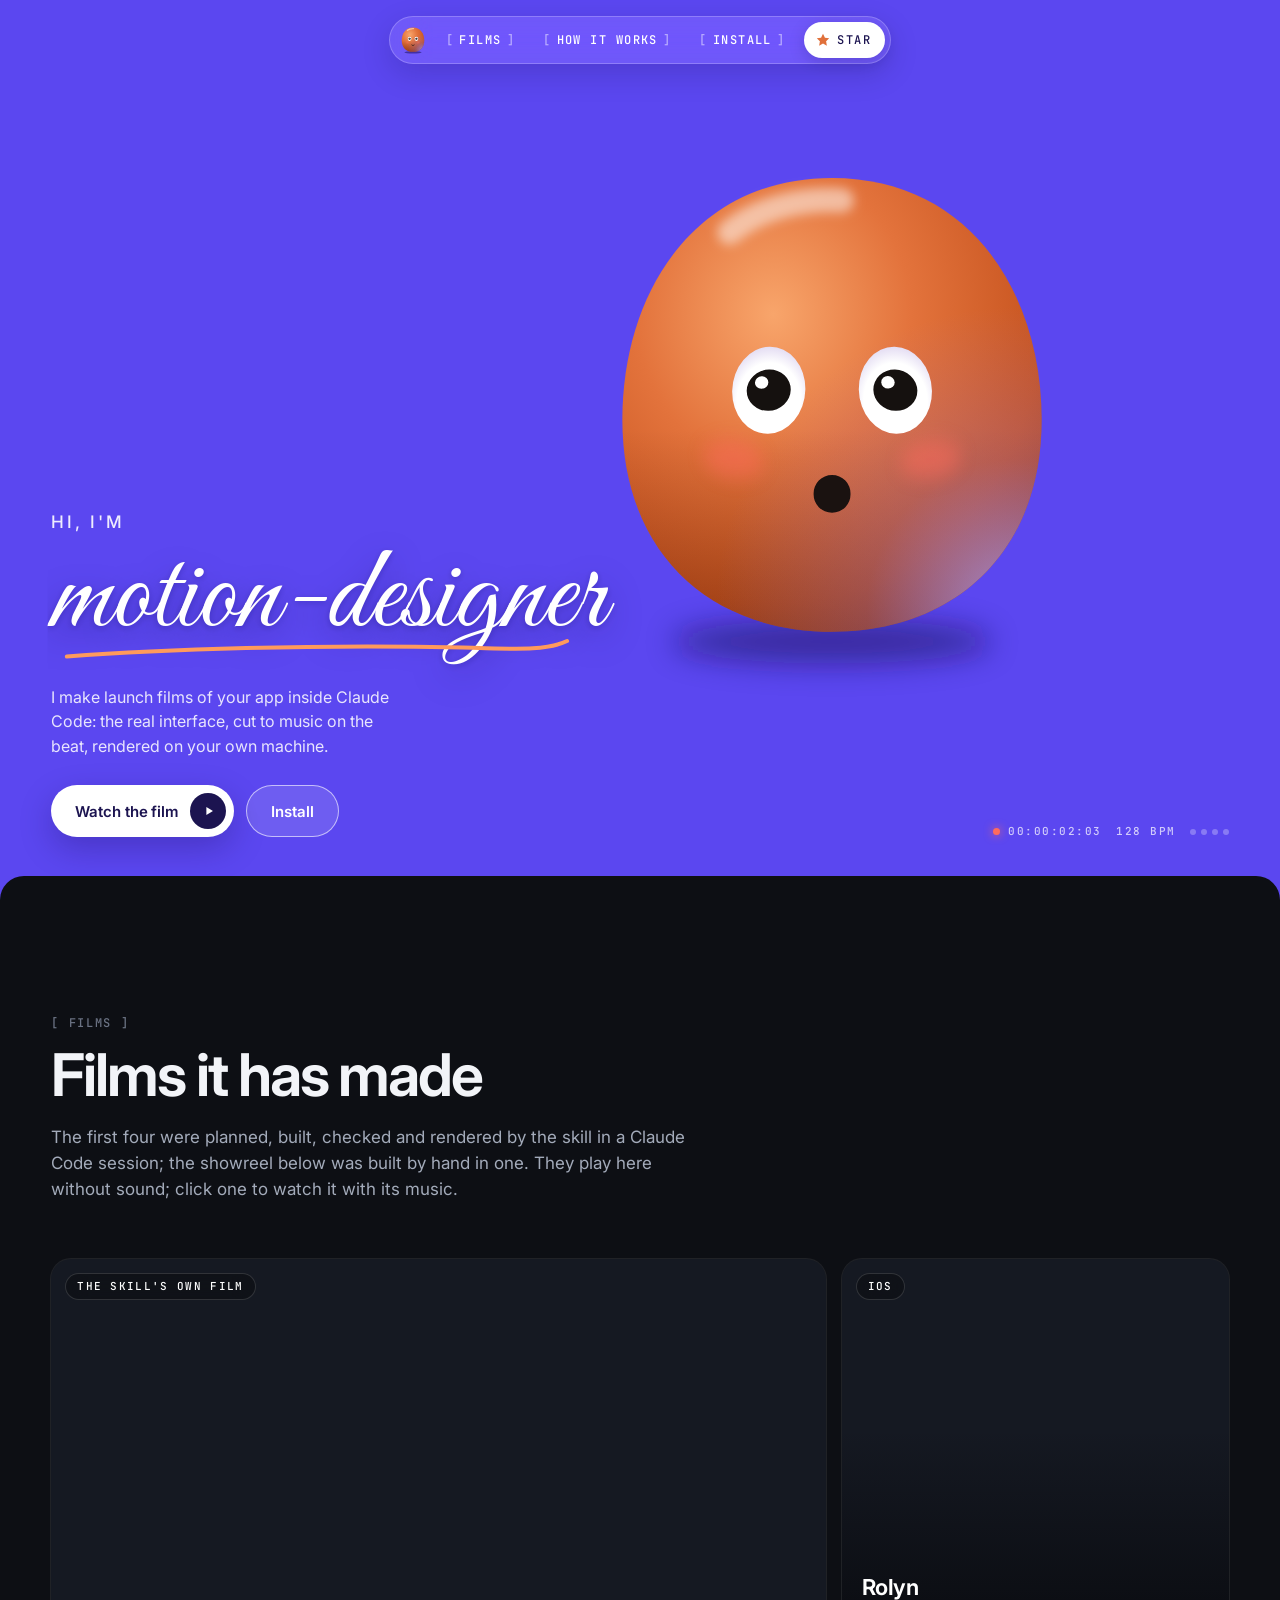
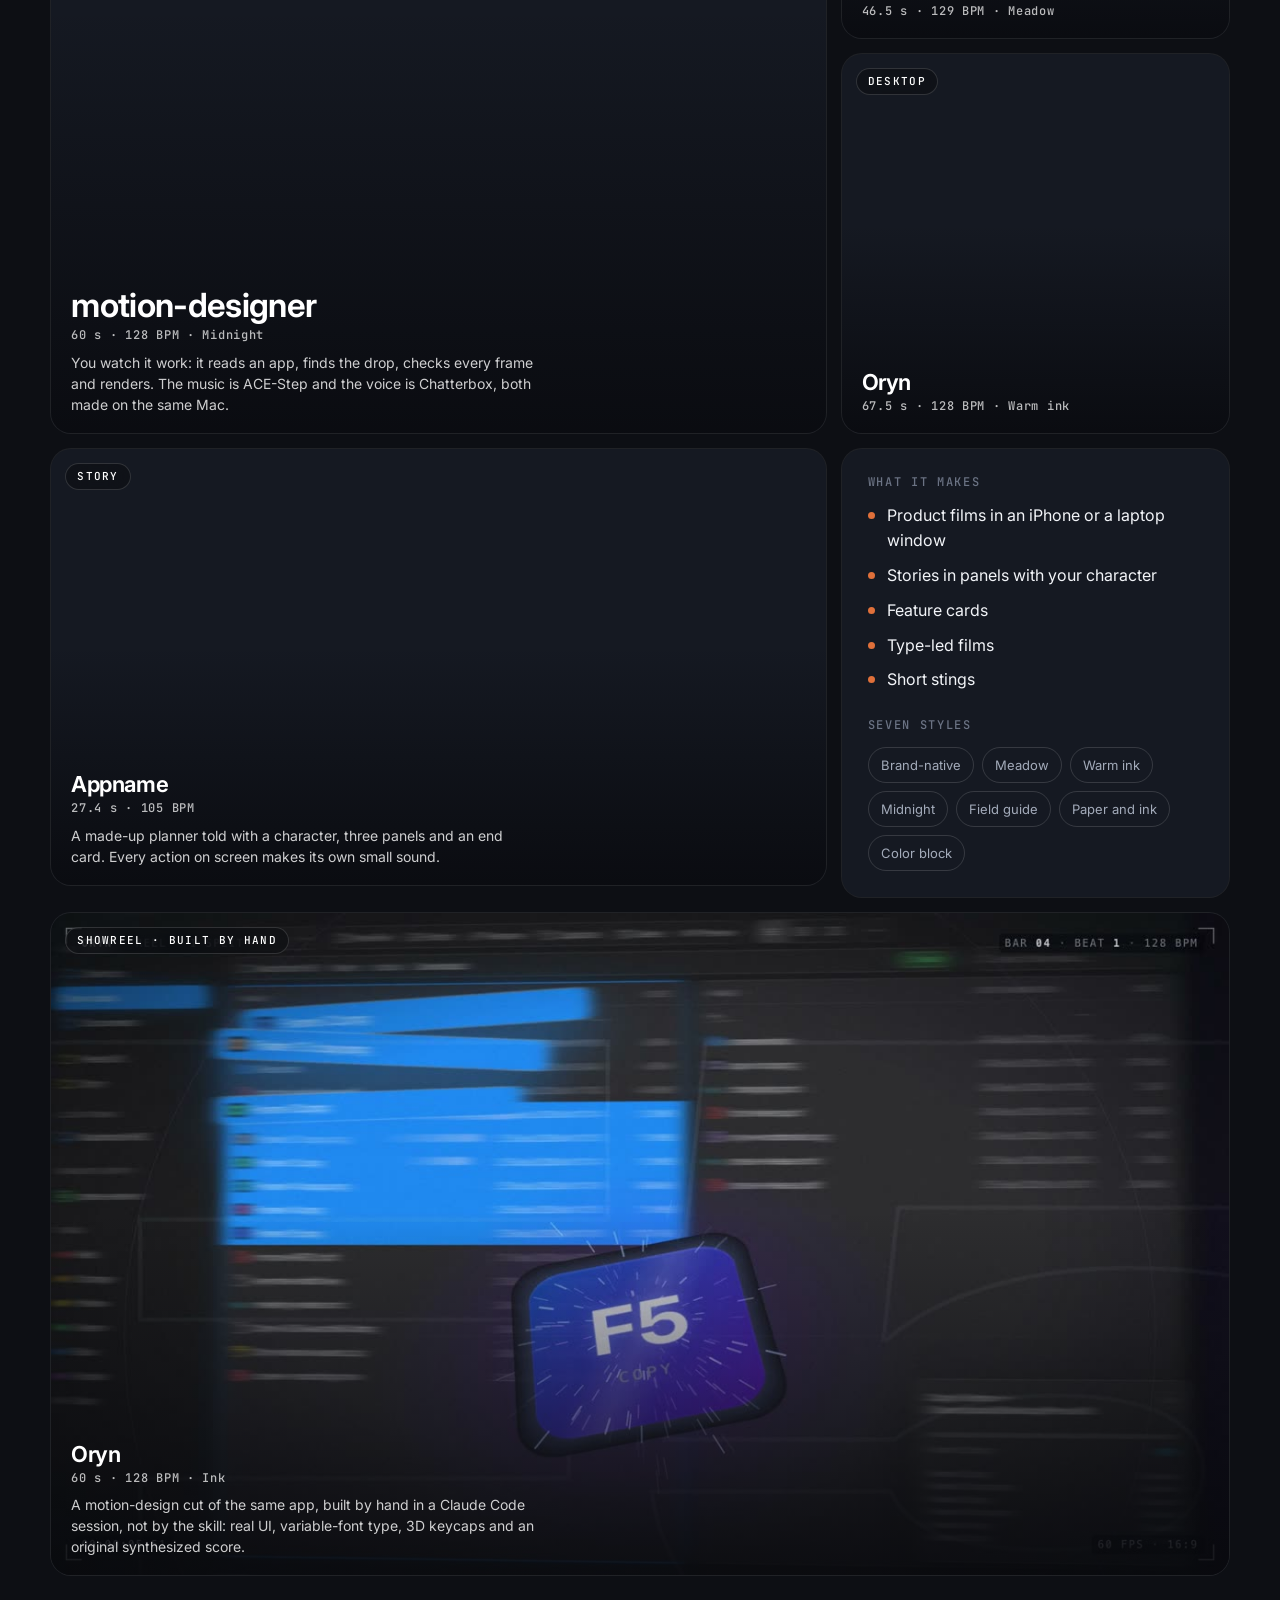
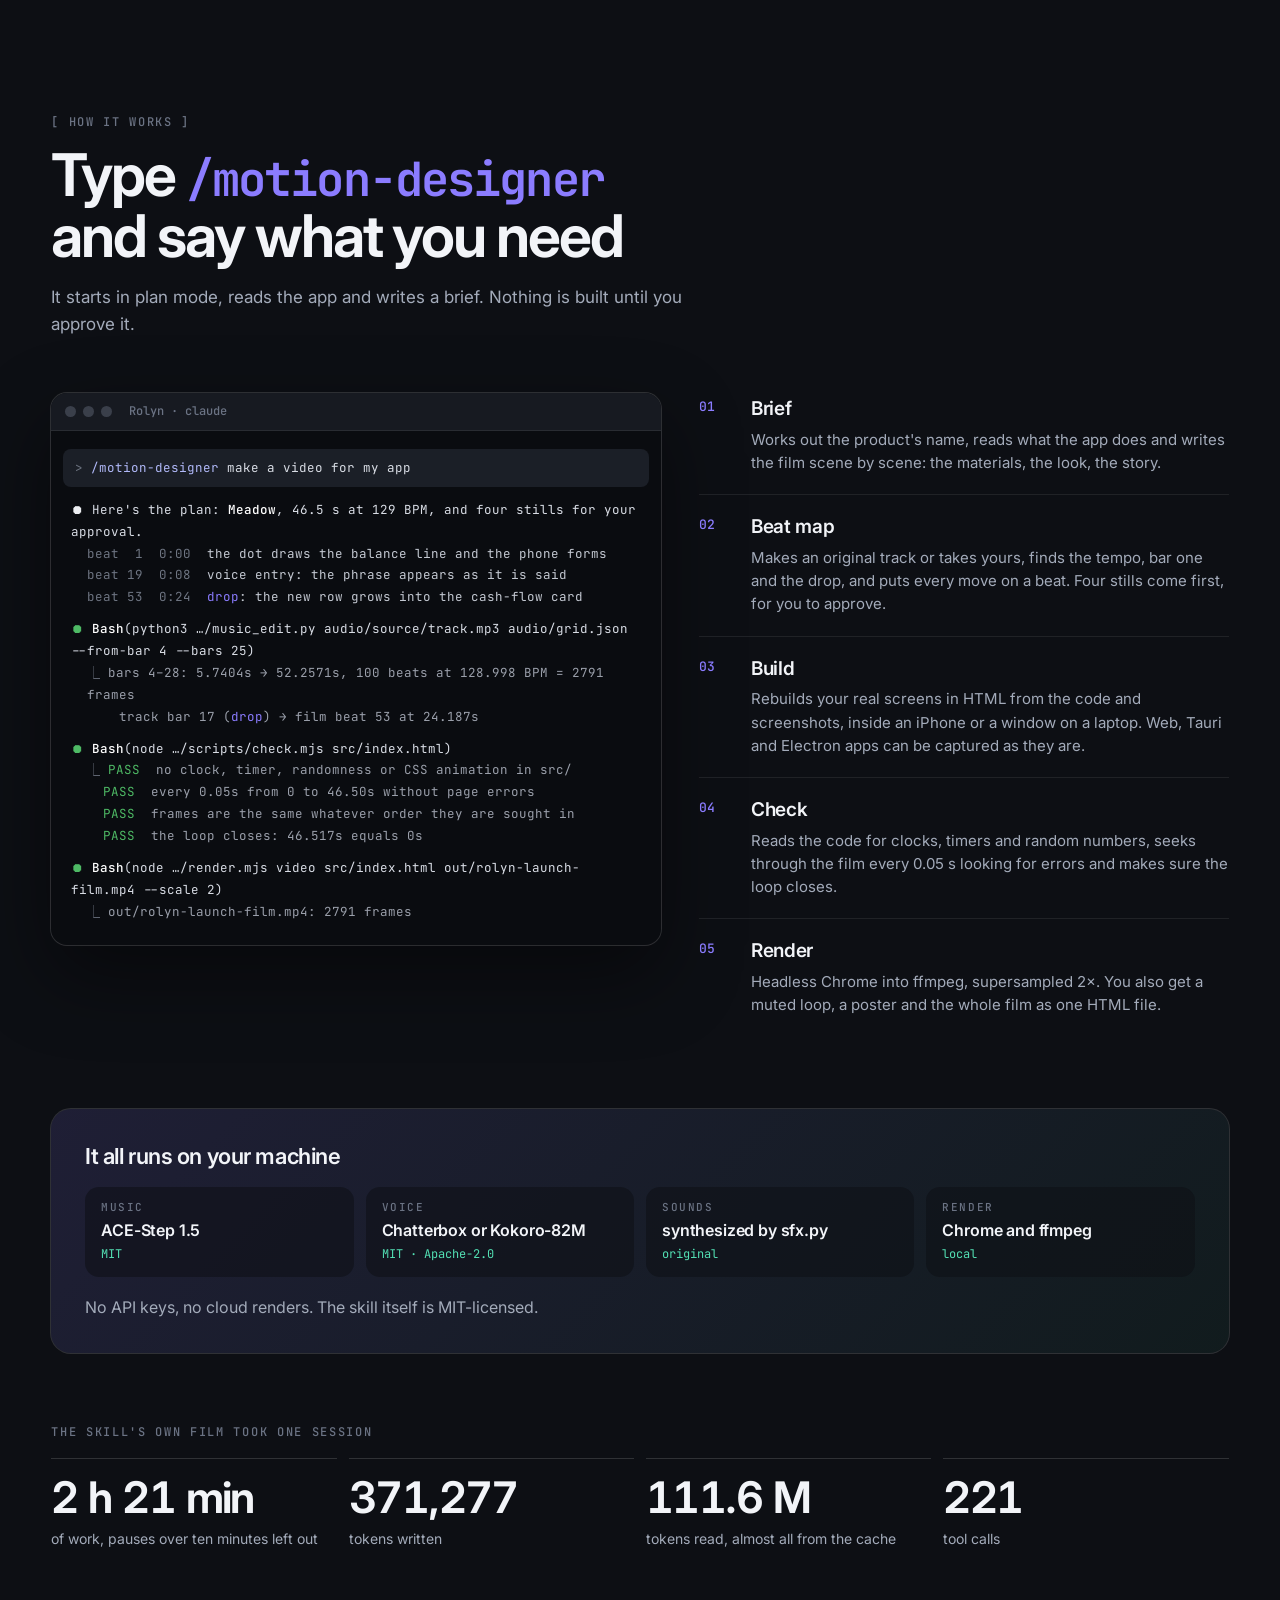
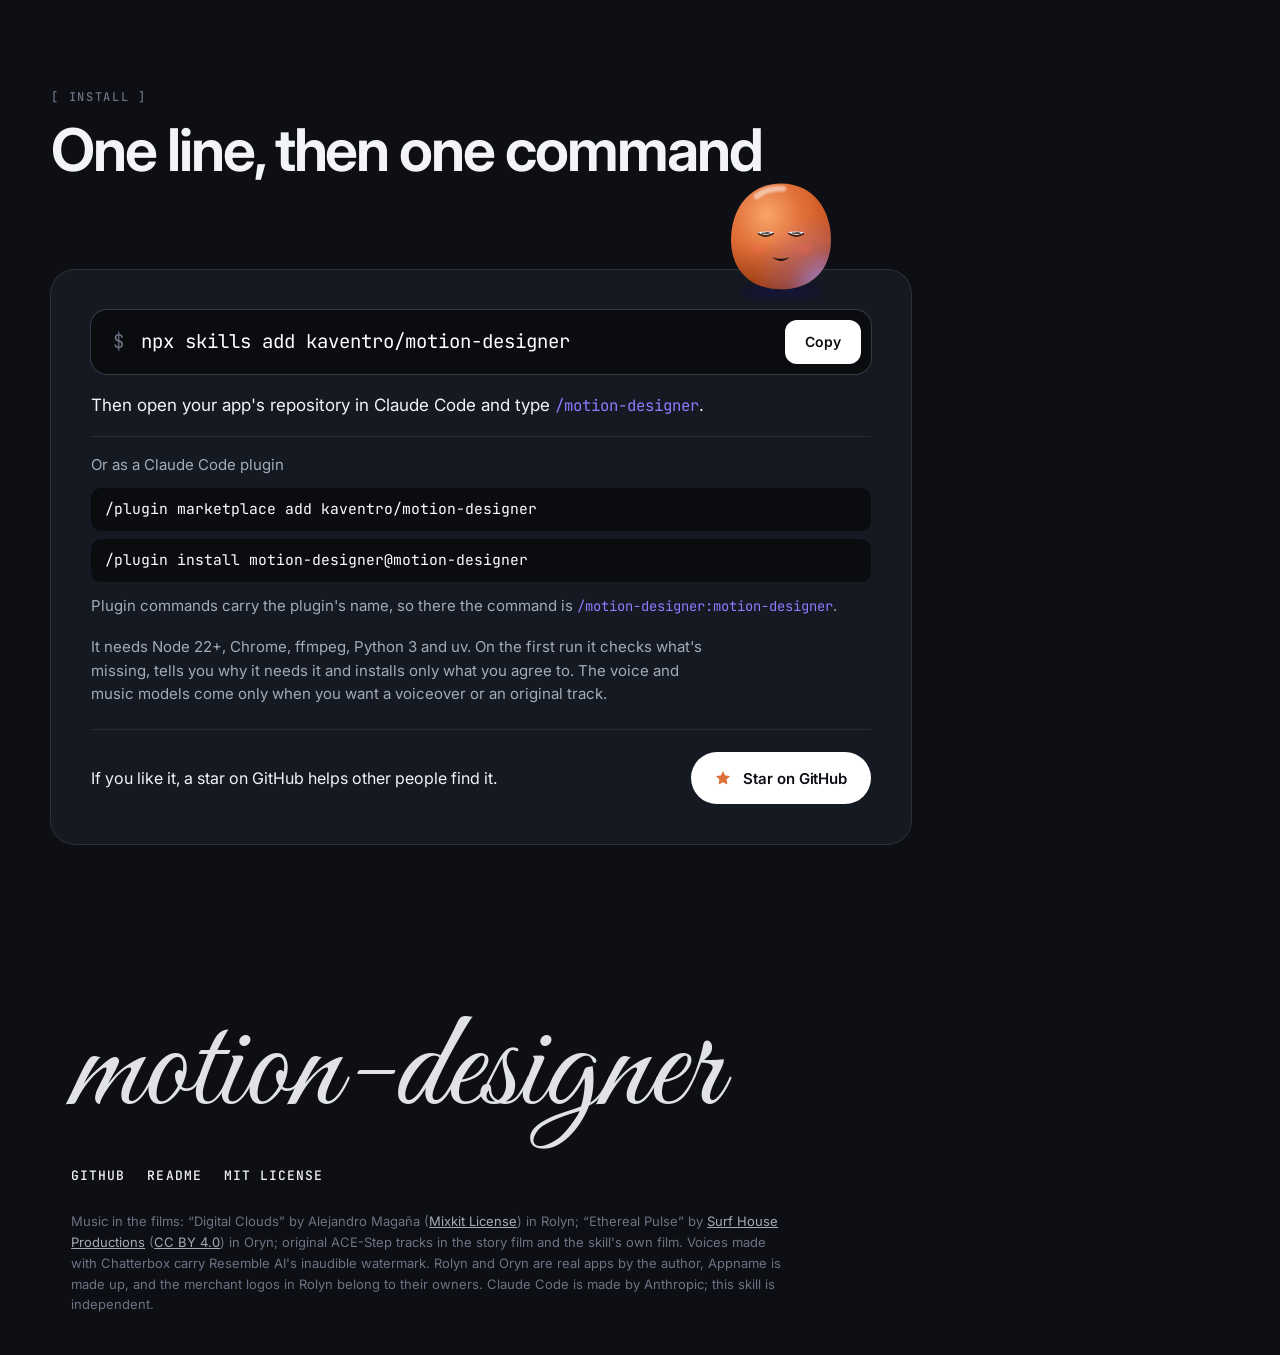
==== site/index.html @ 007ef4ea "Add the Oryn showreel to the site A 60 s cut of Oryn built by hand in a Claude Code session, not by " ====
<!doctype html>
<html lang="en">
<head>
<meta charset="utf-8">
<meta name="viewport" content="width=device-width, initial-scale=1, viewport-fit=cover">
<title>motion-designer · launch films for your app, made in Claude Code</title>
<meta name="description" content="A Claude Code skill that makes launch films of your app: the real interface, cut to music on the beat, checked frame by frame and rendered on your own machine.">
<link rel="canonical" href="https://designer.ostinos.com/">
<meta property="og:type" content="website">
<meta property="og:url" content="https://designer.ostinos.com/">
<meta property="og:title" content="motion-designer">
<meta property="og:description" content="Launch films for your app, made in Claude Code.">
<meta property="og:image" content="https://designer.ostinos.com/docs/launch-film/poster.jpg">
<meta name="twitter:card" content="summary_large_image">
<meta name="theme-color" content="#5B47F0">
<link rel="icon" href="data:image/svg+xml,%3Csvg xmlns='http://www.w3.org/2000/svg' viewBox='0 0 200 210'%3E%3Cpath d='M100 18C156 18 186 64 186 116C186 170 150 202 100 202C50 202 14 170 14 116C14 64 44 18 100 18Z' fill='%23E0703A'/%3E%3Cellipse cx='74' cy='104' rx='17' ry='21' fill='%23fff'/%3E%3Cellipse cx='126' cy='104' rx='17' ry='21' fill='%23fff'/%3E%3Ccircle cx='76' cy='108' r='9' fill='%2317150F'/%3E%3Ccircle cx='128' cy='108' r='9' fill='%2317150F'/%3E%3C/svg%3E">
<link rel="preconnect" href="https://fonts.googleapis.com">
<link rel="preconnect" href="https://fonts.gstatic.com" crossorigin>
<link rel="stylesheet" href="https://fonts.googleapis.com/css2?family=Great+Vibes&family=Inter:wght@400;500;600;700&family=JetBrains+Mono:wght@400;500&display=swap">
<link rel="stylesheet" href="site.css">
<script defer src="site.js"></script>
</head>
<body>

<nav class="nav" aria-label="Sections">
  <a class="nav-logo" href="#top" aria-label="motion-designer, back to the top"><span class="pebble-host" data-pebble="logo"></span></a>
  <a href="#films" data-magnetic><span class="br">[</span>Films<span class="br">]</span></a>
  <a href="#how" data-magnetic><span class="br">[</span>How it works<span class="br">]</span></a>
  <a href="#install" data-magnetic><span class="br">[</span>Install<span class="br">]</span></a>
  <a class="nav-star" href="https://github.com/kaventro/motion-designer" target="_blank" rel="noopener" data-magnetic aria-label="Star motion-designer on GitHub"><svg class="star-ico" viewBox="0 0 16 16" aria-hidden="true"><path d="M8 .9l2.2 4.5 4.9.7-3.55 3.46.84 4.9L8 12.13l-4.39 2.33.84-4.9L.9 6.1l4.9-.7z"/></svg><span class="star-word">Star</span><span class="star-count" data-stars hidden></span></a>
</nav>

<header class="hero" id="top">
  <div class="hero-pebble pebble-host" data-pebble="hero" data-cursor="Poke" role="img" aria-label="An orange pebble with a face that watches your cursor"></div>

  <div class="intro">
    <p class="hi"><span>Hi, I'm</span></p>
    <h1 class="name">
      <span class="name-text">motion-designer</span>
      <svg class="swash" viewBox="0 0 600 44" preserveAspectRatio="none" aria-hidden="true"><path d="M8 30 C 120 21, 300 15, 470 19 C 525 20, 566 24, 592 11"/></svg>
    </h1>
    <p class="bio">I make launch films of your app inside Claude Code: the real interface, cut to music on the beat, rendered on your own machine.</p>
    <div class="cta">
      <button class="btn btn-solid" type="button" data-magnetic data-film="launch"><span>Watch the film</span><span class="btn-ico" aria-hidden="true"><svg viewBox="0 0 16 16"><path d="M5 3.5v9l7.5-4.5z"/></svg></span></button>
      <a class="btn btn-glass" href="#install" data-magnetic><span>Install</span></a>
    </div>
  </div>

  <div class="slate" aria-hidden="true">
    <span class="rec"></span><span class="tc" data-tc>00:00:00:00</span>
    <span class="bpm">128 BPM</span>
    <span class="beats"><i></i><i></i><i></i><i></i></span>
  </div>
</header>

<main class="page">

  <section class="films" id="films" aria-labelledby="films-title">
    <div class="head">
      <p class="label">[ Films ]</p>
      <h2 id="films-title">Films it has made</h2>
      <p class="lede">The first four were planned, built, checked and rendered by the skill in a Claude Code session; the showreel below was built by hand in one. They play here without sound; click one to watch it with its music.</p>
    </div>

    <div class="grid">
      <a class="film film-launch" href="../docs/launch-film/preview.mp4" data-film="launch" data-cursor="Play">
        <video src="../docs/launch-film/preview.mp4" poster="../docs/launch-film/poster.jpg" muted loop playsinline preload="metadata"></video>
        <span class="tag">The skill's own film</span>
        <span class="film-info">
          <strong>motion-designer</strong>
          <span class="meta">60 s · 128 BPM · Midnight</span>
          <span class="desc">You watch it work: it reads an app, finds the drop, checks every frame and renders. The music is ACE-Step and the voice is Chatterbox, both made on the same Mac.</span>
        </span>
      </a>
      <div class="stack">
      <a class="film film-rolyn" href="../examples/rolyn/preview.mp4" data-film="rolyn" data-cursor="Play">
        <video src="../examples/rolyn/preview.mp4#t=24.2" poster="../examples/rolyn/poster.jpg" muted loop playsinline preload="metadata"></video>
        <span class="tag">iOS</span>
        <span class="film-info">
          <strong>Rolyn</strong>
          <span class="meta">46.5 s · 129 BPM · Meadow</span>
          <span class="desc">A finance app rebuilt from its SwiftUI code, inside an iPhone the whole time.</span>
        </span>
      </a>
      <a class="film film-oryn" href="../examples/oryn/preview.mp4" data-film="oryn" data-cursor="Play">
        <video src="../examples/oryn/preview.mp4#t=15" poster="../examples/oryn/poster.jpg" muted loop playsinline preload="metadata"></video>
        <span class="tag">Desktop</span>
        <span class="film-info">
          <strong>Oryn</strong>
          <span class="meta">67.5 s · 128 BPM · Warm ink</span>
          <span class="desc">A file manager's real Tauri frontend, captured as it is. The film only moves the camera and the pointer.</span>
        </span>
      </a>
      </div>
      <a class="film film-story" href="../examples/story/preview.mp4" data-film="story" data-cursor="Play">
        <video src="../examples/story/preview.mp4" poster="../examples/story/poster.jpg" muted loop playsinline preload="metadata"></video>
        <span class="tag">Story</span>
        <span class="film-info">
          <strong>Appname</strong>
          <span class="meta">27.4 s · 105 BPM</span>
          <span class="desc">A made-up planner told with a character, three panels and an end card. Every action on screen makes its own small sound.</span>
        </span>
      </a>
      <div class="kinds">
        <p class="label">What it makes</p>
        <ul class="kind-list">
          <li>Product films in an iPhone or a laptop window</li>
          <li>Stories in panels with your character</li>
          <li>Feature cards</li>
          <li>Type-led films</li>
          <li>Short stings</li>
        </ul>
        <p class="label">Seven styles</p>
        <ul class="chips">
          <li>Brand-native</li><li>Meadow</li><li>Warm ink</li><li>Midnight</li><li>Field guide</li><li>Paper and ink</li><li>Color block</li>
        </ul>
      </div>
      <a class="film film-reel" href="../examples/oryn-reel/preview.mp4" data-film="reel" data-cursor="Play">
        <video src="../examples/oryn-reel/preview.mp4#t=5.5" poster="../examples/oryn-reel/poster.jpg" muted loop playsinline preload="metadata"></video>
        <span class="tag">Showreel · built by hand</span>
        <span class="film-info">
          <strong>Oryn</strong>
          <span class="meta">60 s · 128 BPM · Ink</span>
          <span class="desc">A motion-design cut of the same app, built by hand in a Claude Code session, not by the skill: real UI, variable-font type, 3D keycaps and an original synthesized score.</span>
        </span>
      </a>
    </div>
  </section>

  <section class="how" id="how" aria-labelledby="how-title">
    <div class="head">
      <p class="label">[ How it works ]</p>
      <h2 id="how-title">Type <code>/motion-designer</code> and say what you need</h2>
      <p class="lede">It starts in plan mode, reads the app and writes a brief. Nothing is built until you approve it.</p>
    </div>

    <div class="how-grid">
      <figure class="term" aria-label="A real run of the skill on Rolyn, shortened">
        <div class="term-bar"><i></i><i></i><i></i><span>Rolyn · claude</span></div>
        <div class="term-body">
          <p class="u"><span class="dim">&gt;</span> <span class="cmd">/motion-designer</span> make a video for my app</p>
          <p><span class="dot">⏺</span> Here's the plan: <b>Meadow</b>, 46.5 s at 129 BPM, and four stills for your approval.</p>
          <p class="sub"><span class="dim">beat  1  0:00</span>  the dot draws the balance line and the phone forms</p>
          <p class="sub"><span class="dim">beat 19  0:08</span>  voice entry: the phrase appears as it is said</p>
          <p class="sub"><span class="dim">beat 53  0:24</span>  <span class="acc">drop</span>: the new row grows into the cash-flow card</p>
          <p><span class="dot g">⏺</span> <b>Bash</b>(python3 …/music_edit.py audio/source/track.mp3 audio/grid.json --from-bar 4 --bars 25)</p>
          <p class="out">bars 4–28: 5.7404s → 52.2571s, 100 beats at 128.998 BPM = 2791 frames</p>
          <p class="out">  track bar 17 (<span class="acc">drop</span>) → film beat 53 at 24.187s</p>
          <p><span class="dot g">⏺</span> <b>Bash</b>(node …/scripts/check.mjs src/index.html)</p>
          <p class="out"><span class="ok">PASS</span>  no clock, timer, randomness or CSS animation in src/</p>
          <p class="out"><span class="ok">PASS</span>  every 0.05s from 0 to 46.50s without page errors</p>
          <p class="out"><span class="ok">PASS</span>  frames are the same whatever order they are sought in</p>
          <p class="out"><span class="ok">PASS</span>  the loop closes: 46.517s equals 0s</p>
          <p><span class="dot g">⏺</span> <b>Bash</b>(node …/render.mjs video src/index.html out/rolyn-launch-film.mp4 --scale 2)</p>
          <p class="out">out/rolyn-launch-film.mp4: 2791 frames</p>
        </div>
      </figure>

      <ol class="steps">
        <li><span class="n">01</span><div><h3>Brief</h3><p>Works out the product's name, reads what the app does and writes the film scene by scene: the materials, the look, the story.</p></div></li>
        <li><span class="n">02</span><div><h3>Beat map</h3><p>Makes an original track or takes yours, finds the tempo, bar one and the drop, and puts every move on a beat. Four stills come first, for you to approve.</p></div></li>
        <li><span class="n">03</span><div><h3>Build</h3><p>Rebuilds your real screens in HTML from the code and screenshots, inside an iPhone or a window on a laptop. Web, Tauri and Electron apps can be captured as they are.</p></div></li>
        <li><span class="n">04</span><div><h3>Check</h3><p>Reads the code for clocks, timers and random numbers, seeks through the film every 0.05 s looking for errors and makes sure the loop closes.</p></div></li>
        <li><span class="n">05</span><div><h3>Render</h3><p>Headless Chrome into ffmpeg, supersampled 2×. You also get a muted loop, a poster and the whole film as one HTML file.</p></div></li>
      </ol>
    </div>

    <div class="local">
      <h3>It all runs on your machine</h3>
      <ul>
        <li><span class="k">Music</span><span class="v">ACE-Step 1.5</span><span class="l">MIT</span></li>
        <li><span class="k">Voice</span><span class="v">Chatterbox or Kokoro-82M</span><span class="l">MIT · Apache-2.0</span></li>
        <li><span class="k">Sounds</span><span class="v">synthesized by sfx.py</span><span class="l">original</span></li>
        <li><span class="k">Render</span><span class="v">Chrome and ffmpeg</span><span class="l">local</span></li>
      </ul>
      <p>No API keys, no cloud renders. The skill itself is MIT-licensed.</p>
    </div>

    <div class="stats">
      <p class="label">The skill's own film took one session</p>
      <dl>
        <div><dt>2 h 21 min</dt><dd>of work, pauses over ten minutes left out</dd></div>
        <div><dt>371,277</dt><dd>tokens written</dd></div>
        <div><dt>111.6 M</dt><dd>tokens read, almost all from the cache</dd></div>
        <div><dt>221</dt><dd>tool calls</dd></div>
      </dl>
    </div>
  </section>

  <section class="install" id="install" aria-labelledby="install-title">
    <div class="head">
      <p class="label">[ Install ]</p>
      <h2 id="install-title">One line, then one command</h2>
    </div>

    <div class="install-card">
      <div class="install-pebble pebble-host" data-pebble="install" data-cursor="Poke" aria-hidden="true"></div>
      <div class="cmdline">
        <code><span class="dim">$</span> npx skills add kaventro/motion-designer</code>
        <button class="copy" type="button" data-copy="npx skills add kaventro/motion-designer" data-magnetic>Copy</button>
      </div>
      <p class="then">Then open your app's repository in Claude Code and type <code>/motion-designer</code>.</p>
      <div class="plugin">
        <p class="plugin-title">Or as a Claude Code plugin</p>
        <div class="plugin-body">
          <code>/plugin marketplace add kaventro/motion-designer</code>
          <code>/plugin install motion-designer@motion-designer</code>
          <p>Plugin commands carry the plugin's name, so there the command is <code>/motion-designer:motion-designer</code>.</p>
        </div>
      </div>
      <p class="needs">It needs Node 22+, Chrome, ffmpeg, Python 3 and uv. On the first run it checks what's missing, tells you why it needs it and installs only what you agree to. The voice and music models come only when you want a voiceover or an original track.</p>
      <div class="star-row">
        <p>If you like it, a star on GitHub helps other people find it.</p>
        <a class="btn btn-star" href="https://github.com/kaventro/motion-designer" target="_blank" rel="noopener" data-magnetic><svg class="star-ico" viewBox="0 0 16 16" aria-hidden="true"><path d="M8 .9l2.2 4.5 4.9.7-3.55 3.46.84 4.9L8 12.13l-4.39 2.33.84-4.9L.9 6.1l4.9-.7z"/></svg><span>Star on GitHub</span><span class="star-count" data-stars hidden></span></a>
      </div>
    </div>
  </section>

</main>

<footer class="foot">
  <p class="sign">motion-designer</p>
  <nav class="foot-links" aria-label="Links">
    <a href="https://github.com/kaventro/motion-designer">GitHub</a>
    <a href="https://github.com/kaventro/motion-designer#readme">README</a>
    <a href="https://github.com/kaventro/motion-designer/blob/main/LICENSE">MIT License</a>
  </nav>
  <p class="credits">Music in the films: “Digital Clouds” by Alejandro Magaña (<a href="https://mixkit.co/license/">Mixkit License</a>) in Rolyn; “Ethereal Pulse” by <a href="https://surf-house-productions.bandcamp.com">Surf House Productions</a> (<a href="https://creativecommons.org/licenses/by/4.0/">CC BY 4.0</a>) in Oryn; original ACE-Step tracks in the story film and the skill's own film. Voices made with Chatterbox carry Resemble AI's inaudible watermark. Rolyn and Oryn are real apps by the author, Appname is made up, and the merchant logos in Rolyn belong to their owners. Claude Code is made by Anthropic; this skill is independent.</p>
</footer>

<dialog class="player" aria-label="Film">
  <div class="player-frame">
    <video controls playsinline></video>
    <p class="player-cap"></p>
  </div>
  <button class="player-close" type="button" aria-label="Close" data-cursor="Close"><svg viewBox="0 0 16 16" aria-hidden="true"><path d="M3 3l10 10M13 3L3 13"/></svg></button>
</dialog>

<div class="cursor" aria-hidden="true"><div class="cursor-ring"><span></span></div><div class="cursor-dot"></div></div>

</body>
</html>
---- site/site.css ----
:root {
  --field: #5B47F0;
  --field-ink: #1C1450;
  --bg: #0D0F14;
  --bg2: #121620;
  --card: #151922;
  --ink: #F2F4F8;
  --ink2: #A3ABBA;
  --ink3: #6B7384;
  --hair: rgba(255, 255, 255, 0.08);
  --hair2: rgba(255, 255, 255, 0.14);
  --violet: #8B7CFF;
  --mint: #53E0B4;
  --orange: #E0703A;
  --cc: #D77757;
  --sans: "Inter", -apple-system, "SF Pro Text", system-ui, sans-serif;
  --mono: "JetBrains Mono", "SF Mono", ui-monospace, Menlo, monospace;
  --script: "Great Vibes", "Snell Roundhand", "Apple Chancery", cursive;
  --gutter: clamp(16px, 4vw, 56px);
  --wide: 1240px;
  color-scheme: dark;
}

* { box-sizing: border-box; }

html { scroll-behavior: smooth; -webkit-text-size-adjust: 100%; }

body {
  margin: 0;
  background: var(--bg);
  color: var(--ink);
  font: 400 16px/1.55 var(--sans);
  -webkit-font-smoothing: antialiased;
  text-rendering: optimizeLegibility;
  overflow-x: hidden;
}

img, video, svg { display: block; max-width: 100%; }
a { color: inherit; }
code { font-family: var(--mono); font-size: 0.92em; }
button { font: inherit; color: inherit; }

html.cursor-on, html.cursor-on * { cursor: none !important; }

.label {
  margin: 0;
  font: 500 12px/1.2 var(--mono);
  letter-spacing: 0.14em;
  text-transform: uppercase;
  color: var(--ink3);
}

.nav {
  position: fixed;
  z-index: 50;
  top: calc(env(safe-area-inset-top, 0px) + 16px);
  left: 50%;
  translate: -50% 0;
  display: flex;
  align-items: center;
  gap: 2px;
  padding: 5px;
  border-radius: 999px;
  background: rgba(255, 255, 255, 0.12);
  border: 1px solid rgba(255, 255, 255, 0.22);
  -webkit-backdrop-filter: blur(20px) saturate(1.6);
  backdrop-filter: blur(20px) saturate(1.6);
  box-shadow: 0 10px 30px rgba(12, 6, 48, 0.16);
  white-space: nowrap;
}

.nav a {
  display: inline-flex;
  align-items: center;
  gap: 5px;
  height: 36px;
  padding: 0 13px;
  border-radius: 999px;
  font: 500 12px/1 var(--mono);
  letter-spacing: 0.12em;
  text-transform: uppercase;
  text-decoration: none;
  color: #fff;
  transition: background-color 0.25s, translate 0.35s cubic-bezier(0.2, 0.8, 0.2, 1);
}

.nav a:hover, .nav a:focus-visible { background: rgba(255, 255, 255, 0.14); outline: none; }
.nav .br { opacity: 0.5; transition: translate 0.3s cubic-bezier(0.2, 0.8, 0.2, 1), opacity 0.3s; }
.nav a:hover .br:first-child { translate: -3px 0; opacity: 0.9; }
.nav a:hover .br:last-child { translate: 3px 0; opacity: 0.9; }

.nav .nav-logo { width: 36px; padding: 0; justify-content: center; }

.nav .nav-star {
  gap: 7px;
  margin-left: 4px;
  padding: 0 14px 0 12px;
  background: #fff;
  color: var(--field-ink);
  box-shadow: 0 4px 16px rgba(12, 6, 48, 0.18);
}

.nav .nav-star:hover, .nav .nav-star:focus-visible { background: #fff; box-shadow: 0 6px 22px rgba(12, 6, 48, 0.28); }

.star-ico { width: 14px; height: 14px; fill: var(--orange); flex: none; }

.star-count {
  padding-left: 8px;
  border-left: 1px solid currentColor;
  border-left-color: rgba(28, 20, 80, 0.22);
  font-variant-numeric: tabular-nums;
}
.nav-logo .pebble-host { width: 30px; }

.hero {
  position: relative;
  height: 100vh;
  height: 100svh;
  min-height: 600px;
  background: var(--field);
  overflow: hidden;
  isolation: isolate;
}

.pebble-host { display: block; aspect-ratio: 228 / 214; }
.pebble-host svg { width: 100%; height: 100%; overflow: visible; }

.hero-pebble {
  position: absolute;
  z-index: 1;
  left: 65%;
  top: 46%;
  width: min(62vh, 46vw);
  translate: -50% -50%;
  -webkit-tap-highlight-color: transparent;
}

.intro {
  position: absolute;
  z-index: 2;
  left: var(--gutter);
  bottom: clamp(28px, 7vh, 76px);
  max-width: calc(100% - 2 * var(--gutter));
}

.hi {
  margin: 0;
  overflow: hidden;
  font: 500 clamp(15px, 1.35vw, 19px)/1.3 var(--sans);
  letter-spacing: 0.16em;
  text-transform: uppercase;
  color: rgba(255, 255, 255, 0.9);
}

.hi span { display: inline-block; animation: rise 0.9s 0.25s cubic-bezier(0.2, 0.8, 0.2, 1) both; }

.name {
  position: relative;
  margin: 0.02em 0 0.16em -0.03em;
  font: 400 clamp(64px, 9.4vw, 148px)/1.08 var(--script);
  color: #fff;
  white-space: nowrap;
  text-shadow: 0 12px 34px rgba(24, 10, 90, 0.34), 0 2px 6px rgba(24, 10, 90, 0.22);
}

.name-text {
  display: inline-block;
  padding: 0 0.12em 0.14em 0.03em;
  margin: 0 -0.12em -0.14em 0;
  animation: write 1.5s 0.5s cubic-bezier(0.55, 0.1, 0.25, 1) both;
}

.swash {
  position: absolute;
  left: 0.1em;
  bottom: -0.02em;
  width: 92%;
  height: 0.3em;
  overflow: visible;
}

.swash path {
  fill: none;
  stroke: #FF9A5C;
  stroke-width: 4;
  stroke-linecap: round;
  vector-effect: non-scaling-stroke;
  stroke-dasharray: 700;
  stroke-dashoffset: 700;
  animation: draw 0.9s 1.75s cubic-bezier(0.6, 0, 0.2, 1) forwards;
}

.bio {
  max-width: 340px;
  margin: 0;
  font-size: 16px;
  line-height: 1.55;
  color: rgba(255, 255, 255, 0.86);
  animation: fade 0.9s 1.3s ease both;
}

.cta {
  display: flex;
  flex-wrap: wrap;
  gap: 12px;
  margin-top: 26px;
  animation: fade 0.9s 1.5s ease both;
}

.btn {
  display: inline-flex;
  align-items: center;
  gap: 12px;
  height: 52px;
  padding: 0 24px;
  border: 0;
  border-radius: 999px;
  font: 600 15px/1 var(--sans);
  letter-spacing: -0.005em;
  text-decoration: none;
  cursor: pointer;
  transition: translate 0.35s cubic-bezier(0.2, 0.8, 0.2, 1), background-color 0.25s, box-shadow 0.25s;
}

.btn:focus-visible { outline: 2px solid #fff; outline-offset: 3px; }

.btn-solid {
  padding-right: 8px;
  background: #fff;
  color: var(--field-ink);
  box-shadow: 0 12px 32px rgba(24, 10, 90, 0.28);
}

.btn-solid:hover { box-shadow: 0 16px 40px rgba(24, 10, 90, 0.36); }

.btn-ico {
  display: grid;
  place-items: center;
  width: 36px;
  height: 36px;
  border-radius: 50%;
  background: var(--field-ink);
}

.btn-ico svg { width: 14px; height: 14px; fill: #fff; translate: 1px 0; }

.btn-glass {
  color: #fff;
  background: rgba(255, 255, 255, 0.12);
  border: 1px solid rgba(255, 255, 255, 0.6);
  -webkit-backdrop-filter: blur(14px);
  backdrop-filter: blur(14px);
}

.btn-glass:hover { background: rgba(255, 255, 255, 0.2); }

.slate {
  position: absolute;
  z-index: 2;
  right: var(--gutter);
  bottom: clamp(28px, 7vh, 76px);
  display: flex;
  align-items: center;
  gap: 14px;
  font: 500 11px/1 var(--mono);
  letter-spacing: 0.14em;
  color: rgba(255, 255, 255, 0.72);
  font-variant-numeric: tabular-nums;
  animation: fade 0.9s 1.8s ease both;
}

.slate .rec { width: 7px; height: 7px; border-radius: 50%; background: #FF6B5E; box-shadow: 0 0 10px #FF6B5E; margin-right: -6px; }
.beats { display: flex; gap: 5px; }
.beats i { width: 6px; height: 6px; border-radius: 50%; background: rgba(255, 255, 255, 0.28); transition: background-color 0.08s; }
.beats i.on { background: #fff; box-shadow: 0 0 8px rgba(255, 255, 255, 0.8); }

.page {
  position: relative;
  z-index: 3;
  margin-top: -24px;
  padding: 0 var(--gutter);
  border-radius: 24px 24px 0 0;
  background: var(--bg);
}

section { max-width: var(--wide); margin: 0 auto; padding-block: clamp(72px, 11vw, 140px) 0; }

.head { max-width: 760px; margin-bottom: clamp(32px, 4.5vw, 56px); }
.head h2 {
  margin: 14px 0 0;
  font: 650 clamp(34px, 4.6vw, 62px)/1.04 var(--sans);
  letter-spacing: -0.035em;
  text-wrap: balance;
}
.head h2 code { font-size: 0.8em; letter-spacing: -0.04em; color: var(--violet); }
.lede { margin: 18px 0 0; max-width: 60ch; color: var(--ink2); font-size: 17px; }

.grid {
  display: grid;
  grid-template-columns: 2fr 1fr;
  gap: 16px;
}

.film {
  position: relative;
  display: block;
  overflow: hidden;
  border-radius: 20px;
  background: var(--card);
  color: #fff;
  text-decoration: none;
  isolation: isolate;
  box-shadow: 0 0 0 1px var(--hair);
}

.film video {
  width: 100%;
  height: 100%;
  object-fit: cover;
  transition: scale 0.8s cubic-bezier(0.2, 0.8, 0.2, 1);
}

.film:hover video { scale: 1.025; }

.film::after {
  content: "";
  position: absolute;
  inset: 45% 0 0;
  z-index: 1;
  background: linear-gradient(to bottom, rgba(8, 9, 13, 0), rgba(8, 9, 13, 0.82));
  pointer-events: none;
}

.film-launch { aspect-ratio: 1; }
.stack { display: grid; grid-template-rows: 1fr 1fr; gap: 16px; min-height: 0; }
.stack .film { min-height: 0; }
.film-story { aspect-ratio: 16 / 9; }
.film-reel { grid-column: 1 / -1; aspect-ratio: 16 / 9; }

.tag {
  position: absolute;
  z-index: 2;
  top: 14px;
  left: 14px;
  padding: 7px 11px;
  border-radius: 999px;
  font: 500 11px/1 var(--mono);
  letter-spacing: 0.12em;
  text-transform: uppercase;
  background: rgba(12, 13, 18, 0.55);
  border: 1px solid rgba(255, 255, 255, 0.14);
  -webkit-backdrop-filter: blur(12px);
  backdrop-filter: blur(12px);
}

.film-info {
  position: absolute;
  z-index: 2;
  left: 20px;
  right: 20px;
  bottom: 18px;
  display: grid;
  gap: 4px;
}

.film-info strong { font: 650 22px/1.15 var(--sans); letter-spacing: -0.02em; }
.film-launch .film-info strong { font-size: clamp(24px, 2.6vw, 34px); }
.meta { font: 500 12px/1.3 var(--mono); letter-spacing: 0.06em; color: rgba(255, 255, 255, 0.72); font-variant-numeric: tabular-nums; }
.desc { max-width: 52ch; margin-top: 4px; font-size: 14px; line-height: 1.5; color: rgba(255, 255, 255, 0.8); }
.film-rolyn .desc, .film-oryn .desc { display: none; }

.kinds {
  display: flex;
  flex-direction: column;
  gap: 14px;
  padding: 26px;
  border-radius: 20px;
  background: var(--card);
  box-shadow: 0 0 0 1px var(--hair);
}

.kind-list { margin: 0 0 12px; padding: 0; list-style: none; display: grid; gap: 10px; }
.kind-list li { display: flex; gap: 12px; align-items: baseline; font-size: 16px; color: var(--ink); }
.kind-list li::before { content: ""; flex: none; width: 7px; height: 7px; border-radius: 50%; background: var(--orange); translate: 0 -2px; }

.chips { margin: 0; padding: 0; list-style: none; display: flex; flex-wrap: wrap; gap: 8px; }
.chips li { padding: 7px 12px; border-radius: 999px; font-size: 13px; color: var(--ink2); border: 1px solid var(--hair2); }

.how-grid {
  display: grid;
  grid-template-columns: minmax(0, 1.15fr) minmax(0, 1fr);
  gap: clamp(20px, 3vw, 44px);
  align-items: start;
}

.term {
  margin: 0;
  overflow: hidden;
  border-radius: 16px;
  background: #0A0C10;
  box-shadow: 0 0 0 1px var(--hair2), 0 30px 80px rgba(0, 0, 0, 0.45);
}

.term-bar {
  display: flex;
  align-items: center;
  gap: 7px;
  height: 38px;
  padding: 0 14px;
  background: #171A21;
  border-bottom: 1px solid var(--hair);
}

.term-bar i { width: 11px; height: 11px; border-radius: 50%; background: #3A3F4A; }
.term-bar span { margin-left: 10px; font: 500 12px/1 var(--mono); color: var(--ink3); }

.term-body {
  padding: 18px 20px 22px;
  overflow-x: auto;
  font: 400 12.5px/1.75 var(--mono);
  color: #D9DDE5;
}

.term-body p { margin: 0; white-space: pre-wrap; overflow-wrap: anywhere; }
.term-body p + p:not(.sub):not(.out) { margin-top: 10px; }
.term-body .u { padding: 8px 12px; margin: 0 -8px 12px; border-radius: 8px; background: #1B1F27; }
.term-body .cmd { color: #B1B9F9; }
.term-body .dim { color: #6E7582; }
.term-body .dot { color: #ECEEF2; }
.term-body .dot.g { color: #4EBA65; }
.term-body .sub { padding-left: 2ch; color: #C4C9D2; }
.term-body .out { padding-left: 2ch; color: #9A9FAA; }
.term-body .out::before { content: "⎿ "; color: #5E6470; }
.term-body .out + .out::before { content: "  "; }
.term-body .acc { color: var(--violet); }
.term-body .ok { color: #4EBA65; }
.term-body b { font-weight: 500; color: #fff; }

.steps { margin: 0; padding: 0; list-style: none; display: grid; }
.steps li {
  display: grid;
  grid-template-columns: 44px 1fr;
  gap: 8px;
  padding: 20px 0;
  border-top: 1px solid var(--hair);
}
.steps li:first-child { border-top: 0; padding-top: 4px; }
.steps .n { font: 500 13px/1.6 var(--mono); color: var(--violet); }
.steps h3 { margin: 0 0 6px; font: 600 19px/1.3 var(--sans); letter-spacing: -0.015em; }
.steps p { margin: 0; color: var(--ink2); font-size: 15px; }

.local {
  margin-top: clamp(40px, 6vw, 72px);
  padding: clamp(22px, 3vw, 34px);
  border-radius: 20px;
  background: linear-gradient(135deg, rgba(139, 124, 255, 0.14), rgba(83, 224, 180, 0.06));
  box-shadow: 0 0 0 1px var(--hair2);
}

.local h3 { margin: 0 0 18px; font: 600 22px/1.2 var(--sans); letter-spacing: -0.02em; }
.local ul { margin: 0; padding: 0; list-style: none; display: grid; grid-template-columns: repeat(4, minmax(0, 1fr)); gap: 12px; }
.local li { display: grid; gap: 4px; padding: 14px 16px; border-radius: 14px; background: rgba(13, 15, 20, 0.55); }
.local .k { font: 500 11px/1.2 var(--mono); letter-spacing: 0.14em; text-transform: uppercase; color: var(--ink3); }
.local .v { font-size: 16px; font-weight: 600; letter-spacing: -0.01em; }
.local .l { font: 400 12px/1.3 var(--mono); color: var(--mint); }
.local > p { margin: 18px 0 0; color: var(--ink2); }

.stats { margin-top: clamp(40px, 6vw, 72px); }
.stats dl { margin: 18px 0 0; display: grid; grid-template-columns: repeat(4, minmax(0, 1fr)); gap: 12px; }
.stats dl div { padding-top: 16px; border-top: 1px solid var(--hair2); }
.stats dt { font: 650 clamp(28px, 3.4vw, 44px)/1.05 var(--sans); letter-spacing: -0.035em; font-variant-numeric: tabular-nums; }
.stats dd { margin: 8px 0 0; color: var(--ink2); font-size: 14px; }

.install-card {
  position: relative;
  max-width: 860px;
  margin-top: 90px;
  padding: clamp(24px, 3.4vw, 40px);
  border-radius: 24px;
  background: var(--card);
  box-shadow: 0 0 0 1px var(--hair2);
}

.install-pebble {
  position: absolute;
  right: clamp(20px, 5vw, 64px);
  top: 0;
  width: 132px;
  translate: 0 -76%;
}

.cmdline {
  display: flex;
  align-items: center;
  gap: 12px;
  padding: 10px 10px 10px 22px;
  border-radius: 16px;
  background: #0A0C10;
  box-shadow: 0 0 0 1px var(--hair2);
}

.cmdline code {
  flex: 1;
  min-width: 0;
  overflow-x: auto;
  white-space: nowrap;
  font-size: clamp(14px, 1.6vw, 19px);
  color: #fff;
}

.cmdline .dim { color: var(--ink3); margin-right: 6px; }

.copy {
  flex: none;
  height: 44px;
  padding: 0 20px;
  border: 0;
  border-radius: 12px;
  background: #fff;
  color: #0D0F14;
  font: 600 14px/1 var(--sans);
  cursor: pointer;
  transition: translate 0.35s cubic-bezier(0.2, 0.8, 0.2, 1), background-color 0.2s;
}

.copy.done { background: var(--mint); }
.copy:focus-visible { outline: 2px solid var(--violet); outline-offset: 3px; }

.then { margin: 18px 0 0; font-size: 17px; }
.then code, .plugin-body p code { white-space: nowrap; }
.then code, .plugin code, .needs code { color: var(--violet); }

.plugin { margin-top: 18px; border-top: 1px solid var(--hair); padding-top: 16px; }
.plugin-title { margin: 0; color: var(--ink2); font-size: 15px; }
.plugin-body { display: grid; gap: 8px; margin-top: 12px; }
.plugin-body > code { display: block; padding: 10px 14px; overflow-x: auto; white-space: nowrap; border-radius: 10px; background: #0A0C10; color: #fff; }
.plugin-body p { margin: 4px 0 0; color: var(--ink2); font-size: 15px; }

.needs { margin: 18px 0 0; color: var(--ink2); font-size: 15px; max-width: 70ch; }

.star-row {
  display: flex;
  flex-wrap: wrap;
  align-items: center;
  justify-content: space-between;
  gap: 14px 24px;
  margin-top: 24px;
  padding-top: 22px;
  border-top: 1px solid var(--hair);
}

.star-row p { margin: 0; font-size: 16px; color: var(--ink); }

.btn-star { background: #fff; color: #0D0F14; }
.btn-star .star-ico { width: 16px; height: 16px; }
.btn-star .star-count { border-left-color: rgba(13, 15, 20, 0.2); }

.foot {
  max-width: var(--wide);
  margin: 0 auto;
  padding: clamp(80px, 12vw, 150px) var(--gutter) calc(env(safe-area-inset-bottom, 0px) + 40px);
}

.sign {
  margin: 0;
  font: 400 clamp(56px, 11vw, 150px)/1.1 var(--script);
  color: var(--ink);
  opacity: 0.92;
}

.foot-links { display: flex; flex-wrap: wrap; gap: 8px 22px; margin-top: 18px; }
.foot-links a { font: 500 13px/1.4 var(--mono); letter-spacing: 0.08em; text-transform: uppercase; text-decoration: none; color: var(--ink); }
.foot-links a:hover { color: var(--violet); }
.credits { max-width: 90ch; margin: 26px 0 0; font-size: 13px; line-height: 1.6; color: var(--ink3); }
.credits a { color: var(--ink2); }

.player {
  width: 100%;
  max-width: none;
  height: 100%;
  max-height: none;
  margin: 0;
  padding: 0;
  border: 0;
  background: transparent;
  color: var(--ink);
}

.player::backdrop { background: rgba(6, 7, 10, 0.9); -webkit-backdrop-filter: blur(10px); backdrop-filter: blur(10px); }
.player[open] { display: grid; place-items: center; }

.player-frame {
  display: grid;
  gap: 12px;
  justify-items: center;
  max-width: calc(100vw - 2 * var(--gutter));
}

.player video {
  max-width: calc(100vw - 2 * var(--gutter));
  max-height: calc(100vh - 150px);
  max-height: calc(100svh - 150px);
  border-radius: 14px;
  background: #000;
  box-shadow: 0 40px 120px rgba(0, 0, 0, 0.6);
}

.player-cap { margin: 0; max-width: 80ch; text-align: center; font-size: 13px; color: var(--ink2); }
.player-cap a { color: var(--ink); }

.player-close {
  position: fixed;
  top: calc(env(safe-area-inset-top, 0px) + 18px);
  right: 18px;
  display: grid;
  place-items: center;
  width: 46px;
  height: 46px;
  border: 1px solid var(--hair2);
  border-radius: 50%;
  background: rgba(255, 255, 255, 0.08);
  cursor: pointer;
}

.player-close svg { width: 16px; height: 16px; stroke: #fff; stroke-width: 1.8; stroke-linecap: round; fill: none; }

.cursor { position: fixed; inset: 0 auto auto 0; z-index: 1000; pointer-events: none; display: none; }
html.cursor-on .cursor { display: block; }

.cursor-dot, .cursor-ring { position: fixed; left: 0; top: 0; border-radius: 50%; will-change: transform; }

.cursor-dot {
  width: 8px;
  height: 8px;
  margin: -4px 0 0 -4px;
  background: #fff;
  box-shadow: 0 0 10px 2px rgba(255, 255, 255, 0.75), 0 0 28px 8px rgba(255, 255, 255, 0.22);
  transition: opacity 0.2s, width 0.2s, height 0.2s, margin 0.2s;
}

.cursor-ring {
  display: grid;
  place-items: center;
  width: 42px;
  height: 42px;
  margin: -21px 0 0 -21px;
  border: 1px solid rgba(255, 255, 255, 0.6);
  background: rgba(255, 255, 255, 0.03);
  box-shadow: 0 0 22px rgba(255, 255, 255, 0.14), inset 0 0 12px rgba(255, 255, 255, 0.08);
  transition: width 0.35s cubic-bezier(0.2, 0.8, 0.2, 1), height 0.35s cubic-bezier(0.2, 0.8, 0.2, 1), margin 0.35s cubic-bezier(0.2, 0.8, 0.2, 1), background-color 0.3s, border-color 0.3s, opacity 0.3s;
}

.cursor-ring span {
  font: 500 10px/1 var(--mono);
  letter-spacing: 0.16em;
  text-transform: uppercase;
  color: #fff;
  opacity: 0;
  transition: opacity 0.2s;
}

.cursor.is-link .cursor-ring { width: 68px; height: 68px; margin: -34px 0 0 -34px; background: rgba(255, 255, 255, 0.1); border-color: rgba(255, 255, 255, 0.85); }
.cursor.is-link .cursor-dot { width: 4px; height: 4px; margin: -2px 0 0 -2px; }
.cursor.is-label .cursor-ring { width: 86px; height: 86px; margin: -43px 0 0 -43px; background: rgba(255, 255, 255, 0.14); -webkit-backdrop-filter: blur(6px); backdrop-filter: blur(6px); }
.cursor.is-label .cursor-ring span { opacity: 1; }
.cursor.is-label .cursor-dot { opacity: 0; }
.cursor.is-down .cursor-ring { width: 34px; height: 34px; margin: -17px 0 0 -17px; }
.cursor.is-out .cursor-ring, .cursor.is-out .cursor-dot { opacity: 0; }

@keyframes rise { from { translate: 0 110%; } to { translate: 0 0; } }
@keyframes fade { from { opacity: 0; translate: 0 14px; } to { opacity: 1; translate: 0 0; } }
@keyframes write { from { clip-path: inset(-20% 100% -40% 0); } to { clip-path: inset(-20% -10% -40% 0); } }
@keyframes draw { to { stroke-dashoffset: 0; } }
@keyframes appear { from { opacity: 0; translate: 0 36px; } to { opacity: 1; translate: 0 0; } }

@supports (animation-timeline: view()) {
  .head, .film, .kinds, .term, .steps li, .local, .stats dl div, .install-card {
    animation: appear linear both;
    animation-timeline: view();
    animation-range: entry 0% entry 55%;
  }
}

@media (min-width: 901px) and (max-width: 1180px) {
  .hero-pebble { left: 67%; width: min(56vh, 40vw); }
  .name { font-size: 8.4vw; }
}

@media (max-width: 900px) {
  .hero-pebble { left: 50%; top: 35%; width: min(78vw, 46vh); }
  .slate { display: none; }
  .grid { grid-template-columns: 1fr 1fr; }
  .film-launch, .stack, .film-story, .film-reel { grid-column: 1 / -1; }
  .stack { grid-template-rows: none; grid-template-columns: 1fr 1fr; }
  .stack .film { aspect-ratio: 1; }
  .kinds { grid-column: 1 / -1; }
  .how-grid { grid-template-columns: 1fr; }
  .local ul, .stats dl { grid-template-columns: repeat(2, minmax(0, 1fr)); }
}

@media (max-width: 560px) {
  .nav { gap: 0; padding: 4px; }
  .nav a { padding: 0 9px; font-size: 10.5px; letter-spacing: 0.08em; height: 32px; }
  .nav .br { display: none; }
  .nav .nav-logo { width: 32px; }
  .nav .nav-star { margin-left: 2px; padding: 0 10px; }
  .nav .star-word { display: none; }
  .nav .star-count { padding-left: 0; border-left: 0; }
  .nav-logo .pebble-host { width: 26px; }
  .hero-pebble { top: 33%; }
  .name { font-size: clamp(52px, 16.5vw, 80px); }
  .bio { font-size: 15px; }
  .btn { height: 48px; padding: 0 20px; }
  .grid { grid-template-columns: 1fr; }
  .film-launch, .stack, .film-story, .film-reel, .kinds { grid-column: auto; }
  .stack { grid-template-columns: 1fr; }
  .film, .stack .film { display: flex; flex-direction: column; aspect-ratio: auto; }
  .film video { height: auto; aspect-ratio: 1; }
  .film-story video, .film-reel video { aspect-ratio: 16 / 9; }
  .film::after { display: none; }
  .film-info { position: static; padding: 14px 18px 18px; }
  .film-rolyn .desc, .film-oryn .desc { display: block; }
  .local ul { grid-template-columns: 1fr; }
  .install-pebble { width: 104px; }
  .cmdline { flex-wrap: wrap; padding: 14px; }
  .cmdline code { flex-basis: 100%; white-space: normal; overflow-wrap: anywhere; }
  .copy { width: 100%; }
}

@media (prefers-reduced-motion: reduce) {
  html { scroll-behavior: auto; }
  *, *::before, *::after { animation-duration: 0.01ms !important; animation-delay: 0s !important; transition-duration: 0.01ms !important; }
  .swash path { stroke-dashoffset: 0; }
}
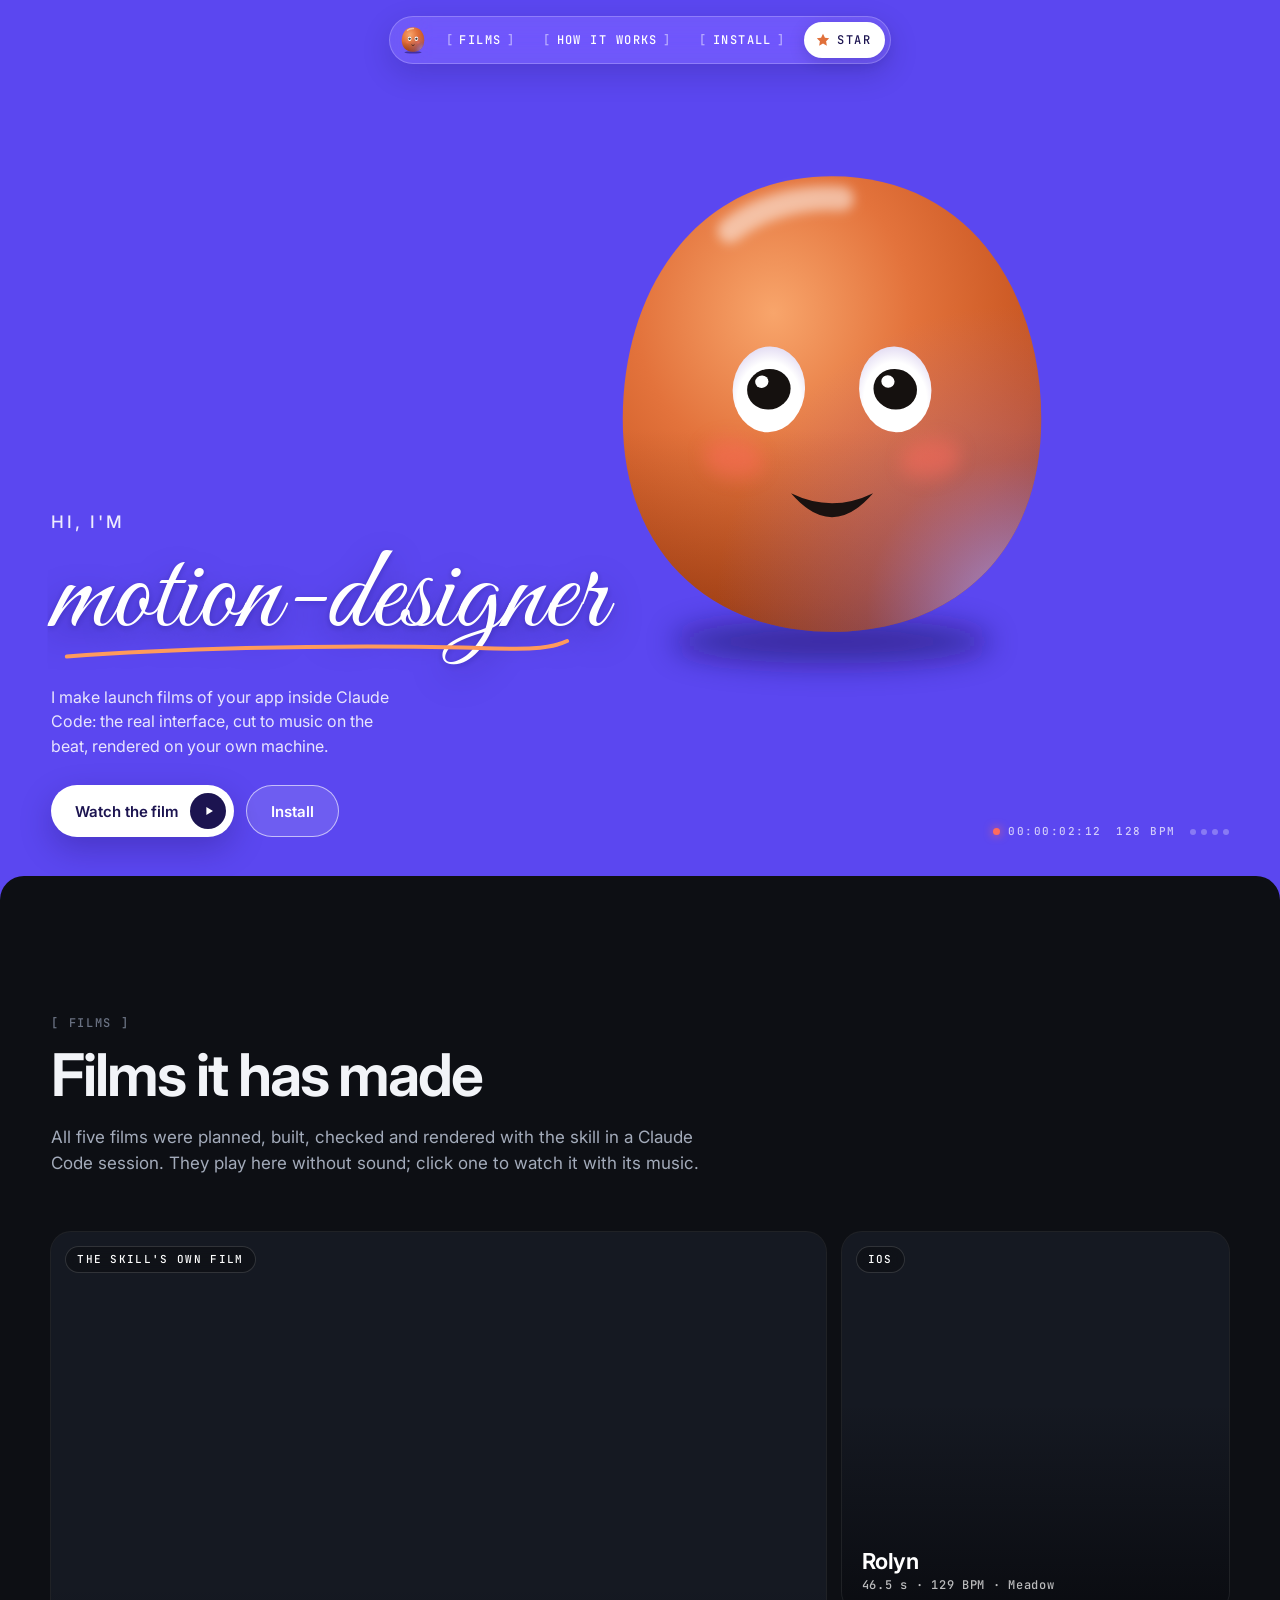
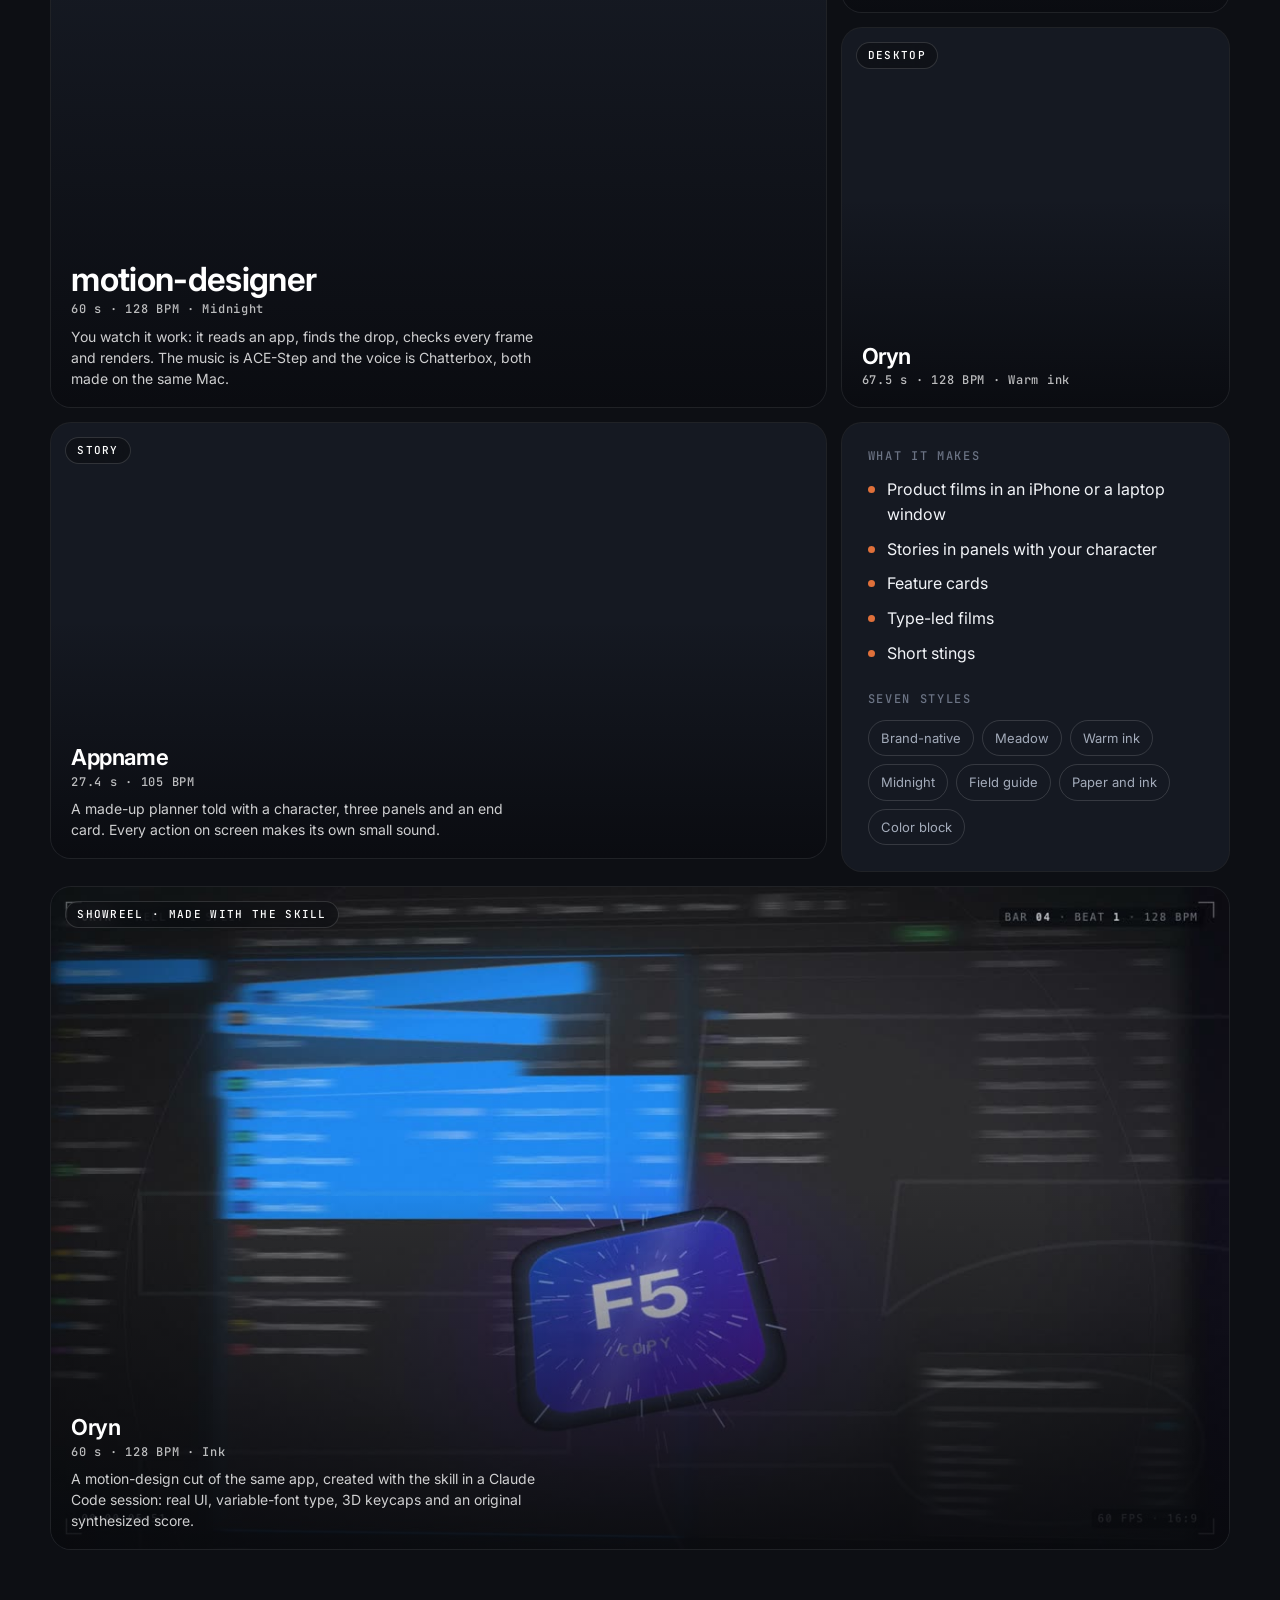
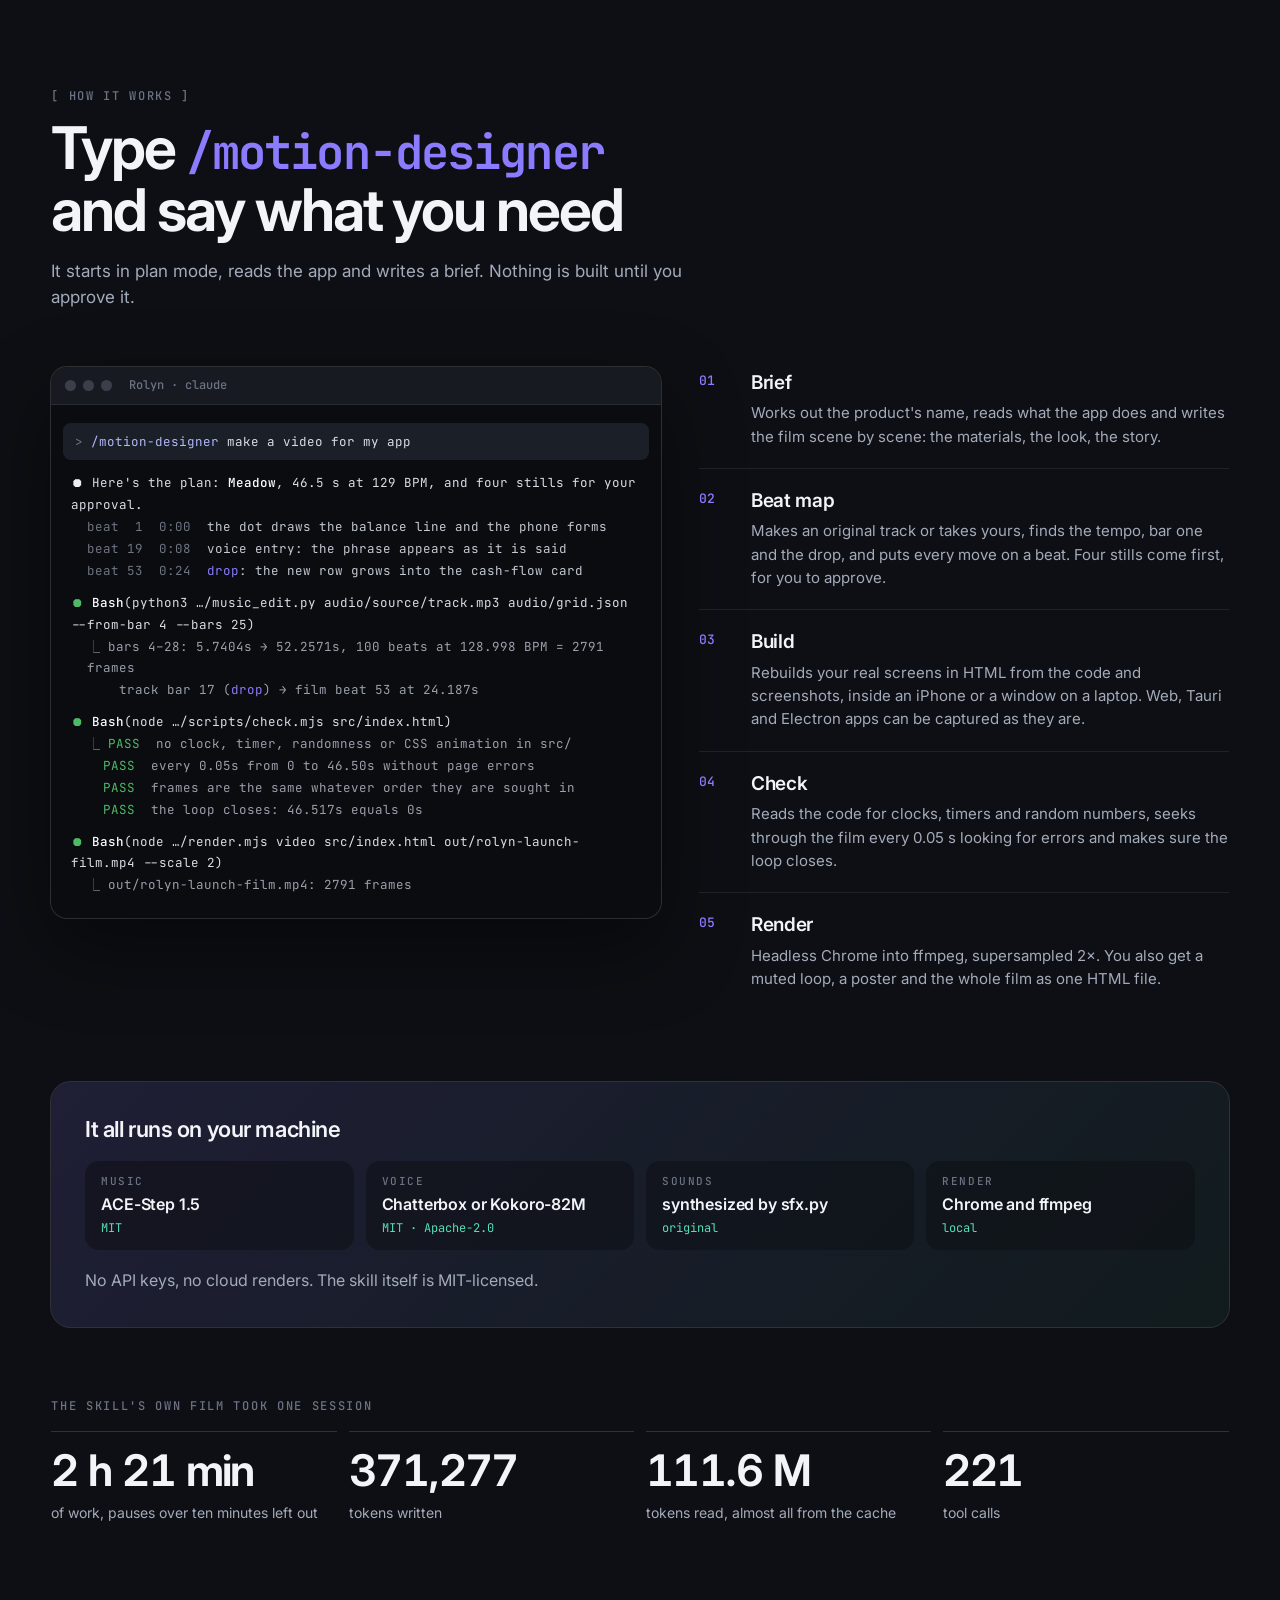
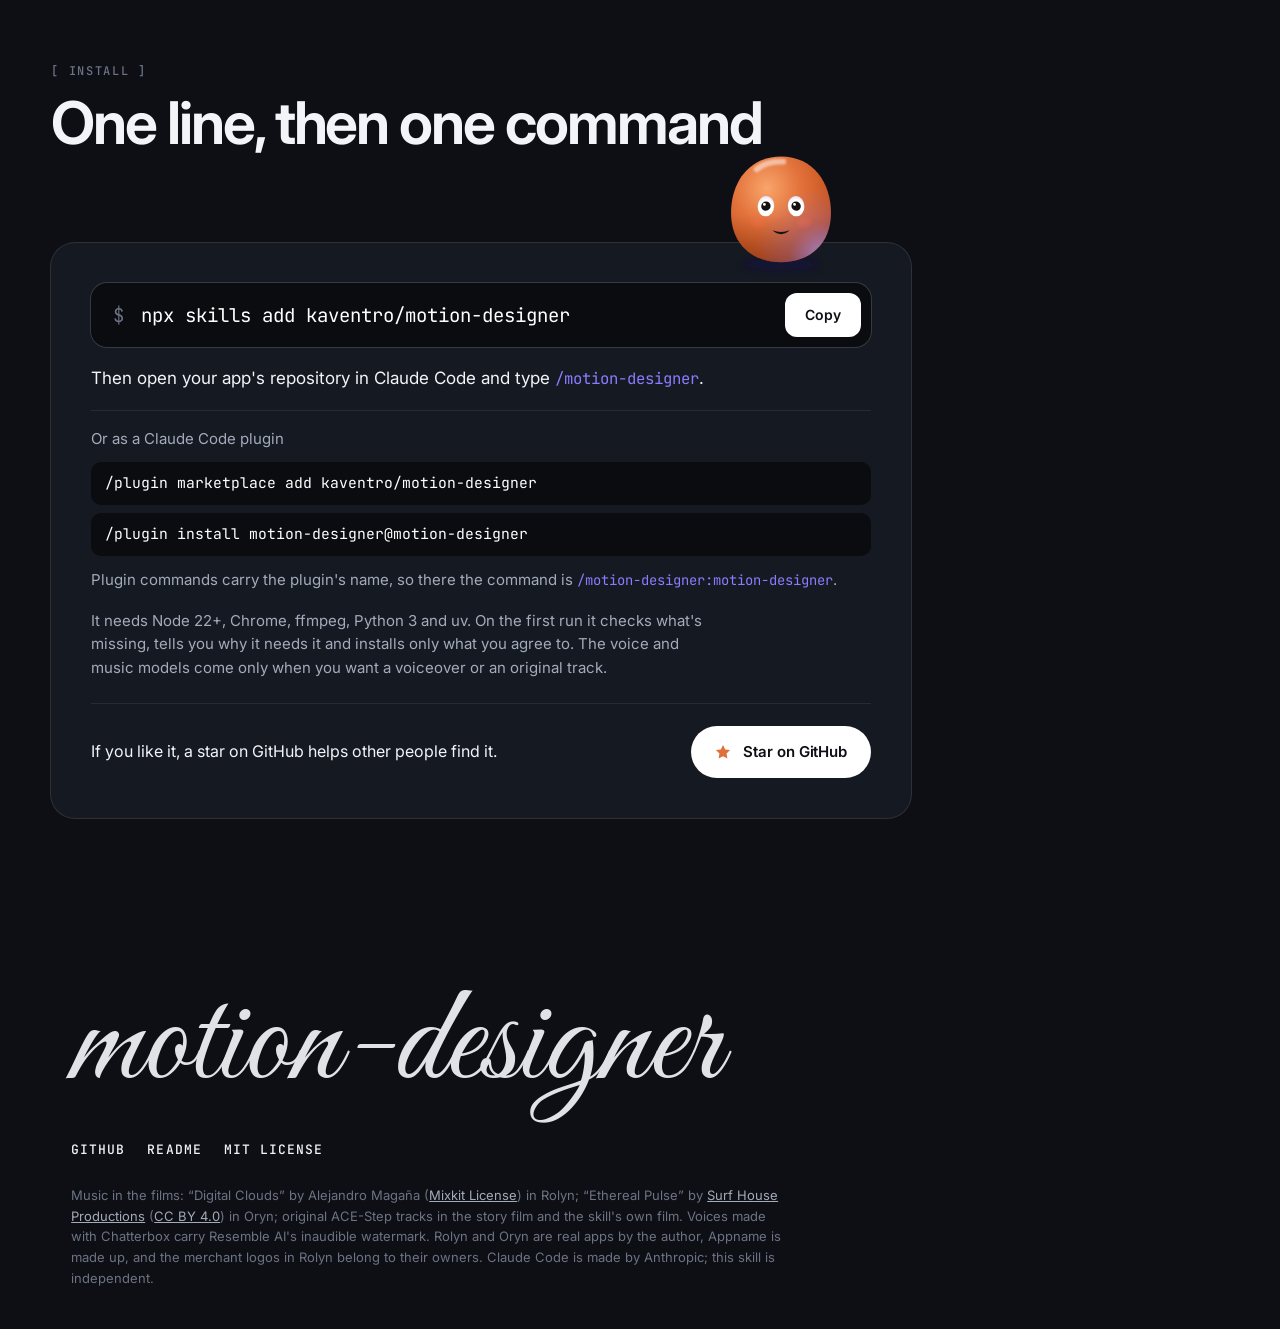
==== commit 9b08281a: "Clarify showreel skill attribution" ====
--- a/site/index.html
+++ b/site/index.html
@@ -59,7 +59,7 @@
     <div class="head">
       <p class="label">[ Films ]</p>
       <h2 id="films-title">Films it has made</h2>
-      <p class="lede">The first four were planned, built, checked and rendered by the skill in a Claude Code session; the showreel below was built by hand in one. They play here without sound; click one to watch it with its music.</p>
+      <p class="lede">All five films were planned, built, checked and rendered with the skill in a Claude Code session. They play here without sound; click one to watch it with its music.</p>
     </div>
 
     <div class="grid">
@@ -117,11 +117,11 @@
       </div>
       <a class="film film-reel" href="../examples/oryn-reel/preview.mp4" data-film="reel" data-cursor="Play">
         <video src="../examples/oryn-reel/preview.mp4#t=5.5" poster="../examples/oryn-reel/poster.jpg" muted loop playsinline preload="metadata"></video>
-        <span class="tag">Showreel · built by hand</span>
+        <span class="tag">Showreel · made with the skill</span>
         <span class="film-info">
           <strong>Oryn</strong>
           <span class="meta">60 s · 128 BPM · Ink</span>
-          <span class="desc">A motion-design cut of the same app, built by hand in a Claude Code session, not by the skill: real UI, variable-font type, 3D keycaps and an original synthesized score.</span>
+          <span class="desc">A motion-design cut of the same app, created with the skill in a Claude Code session: real UI, variable-font type, 3D keycaps and an original synthesized score.</span>
         </span>
       </a>
     </div>
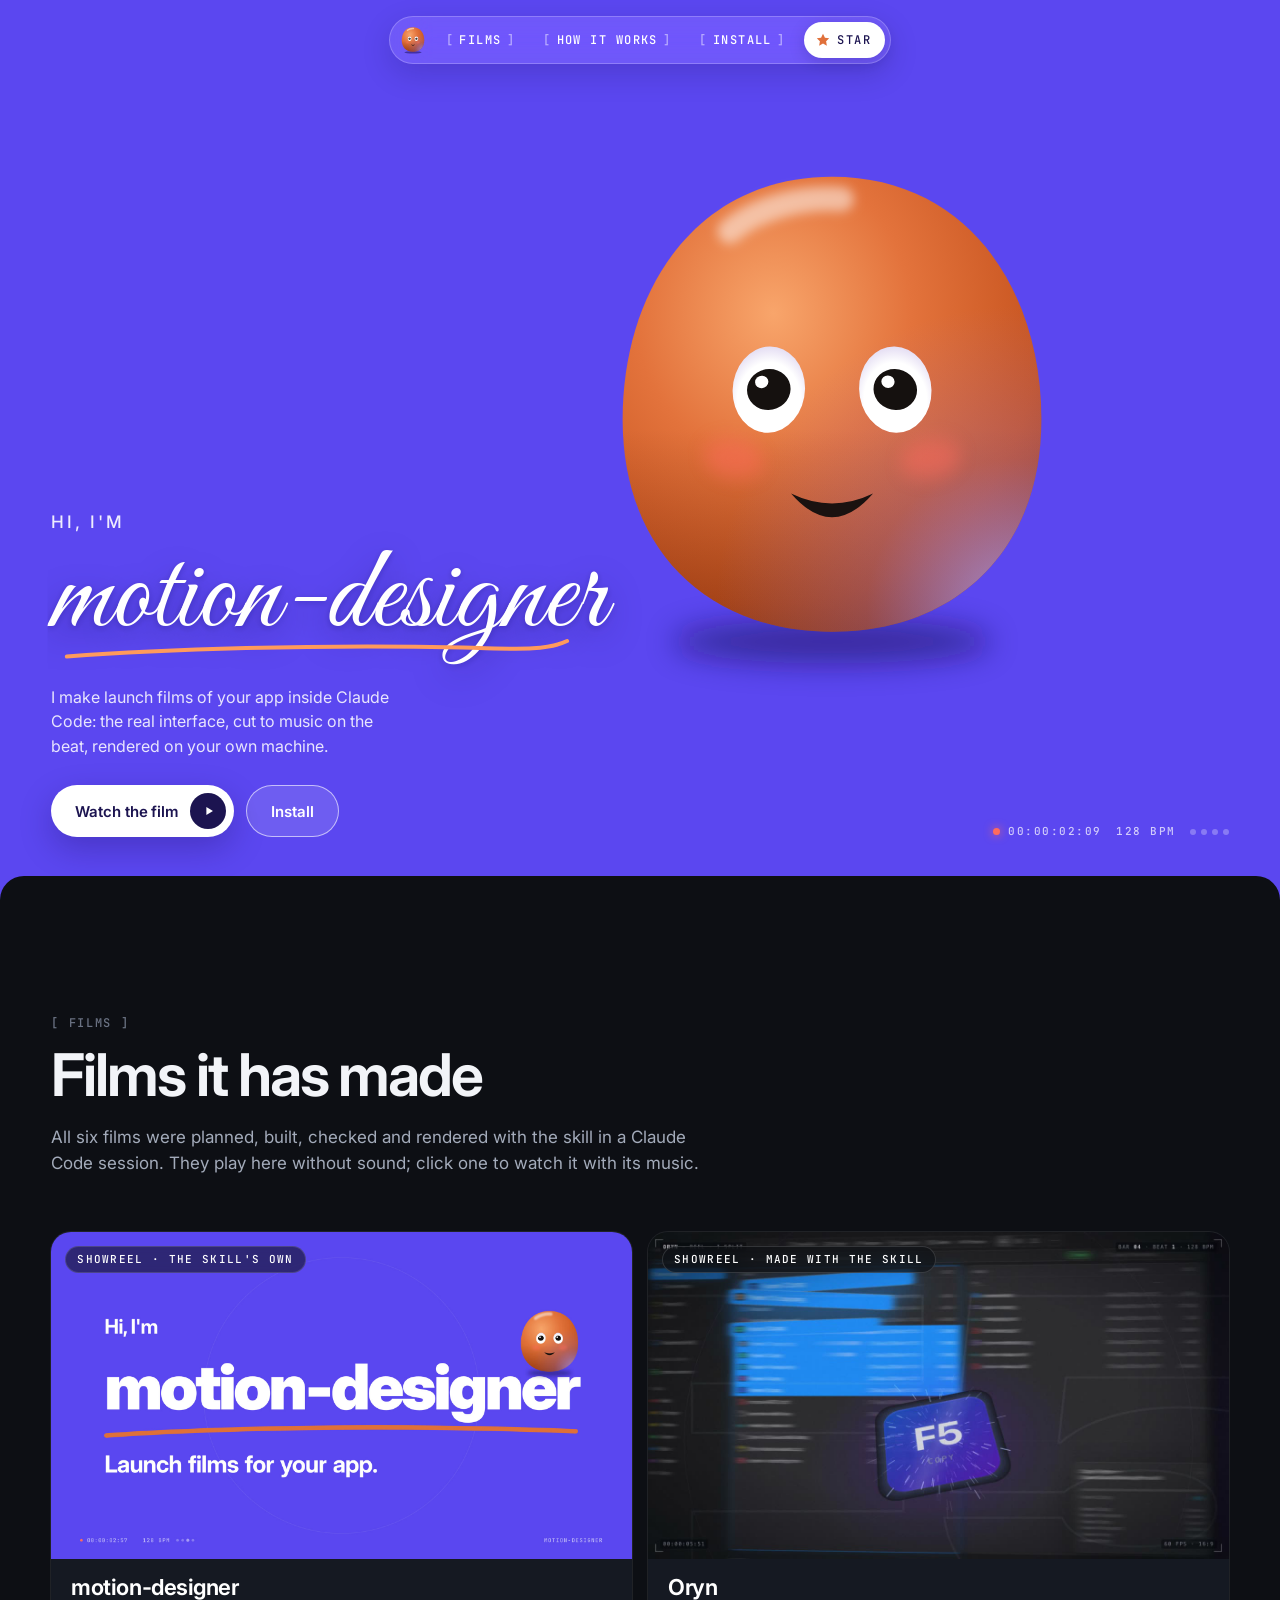
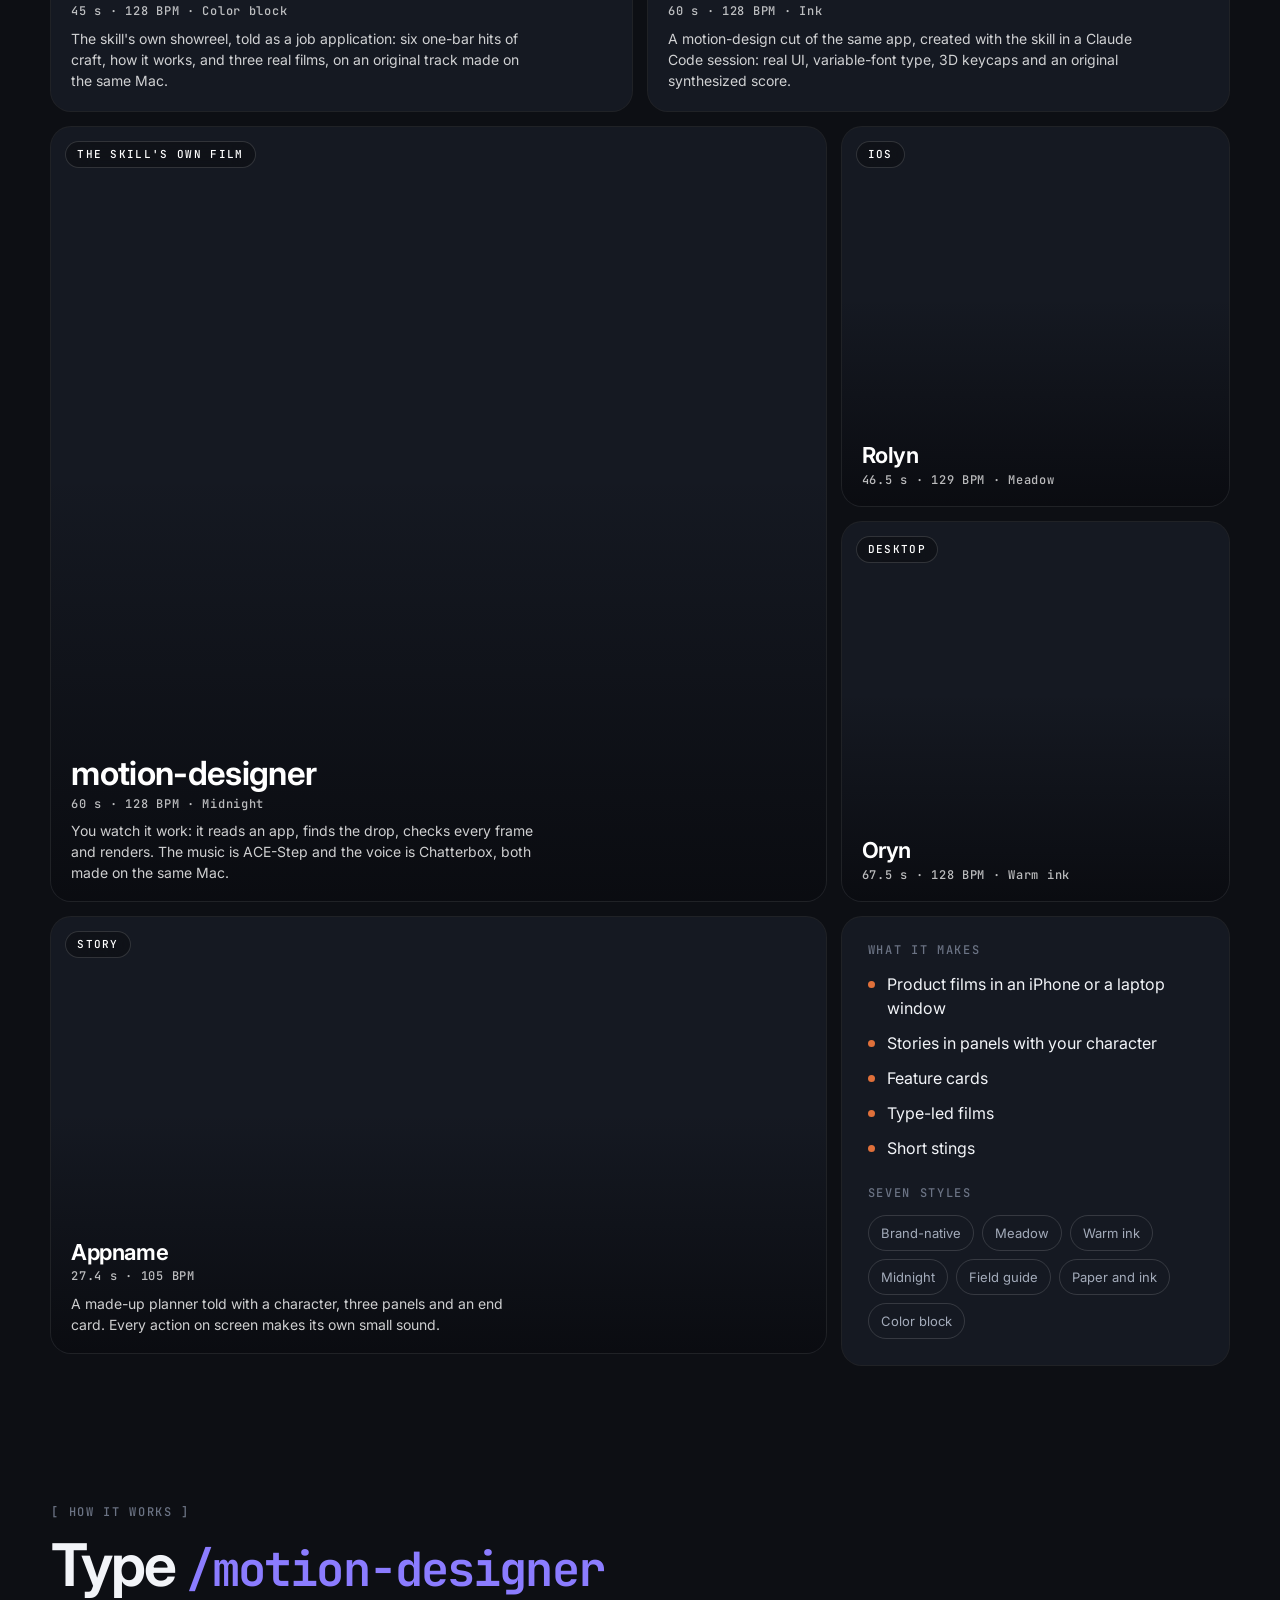
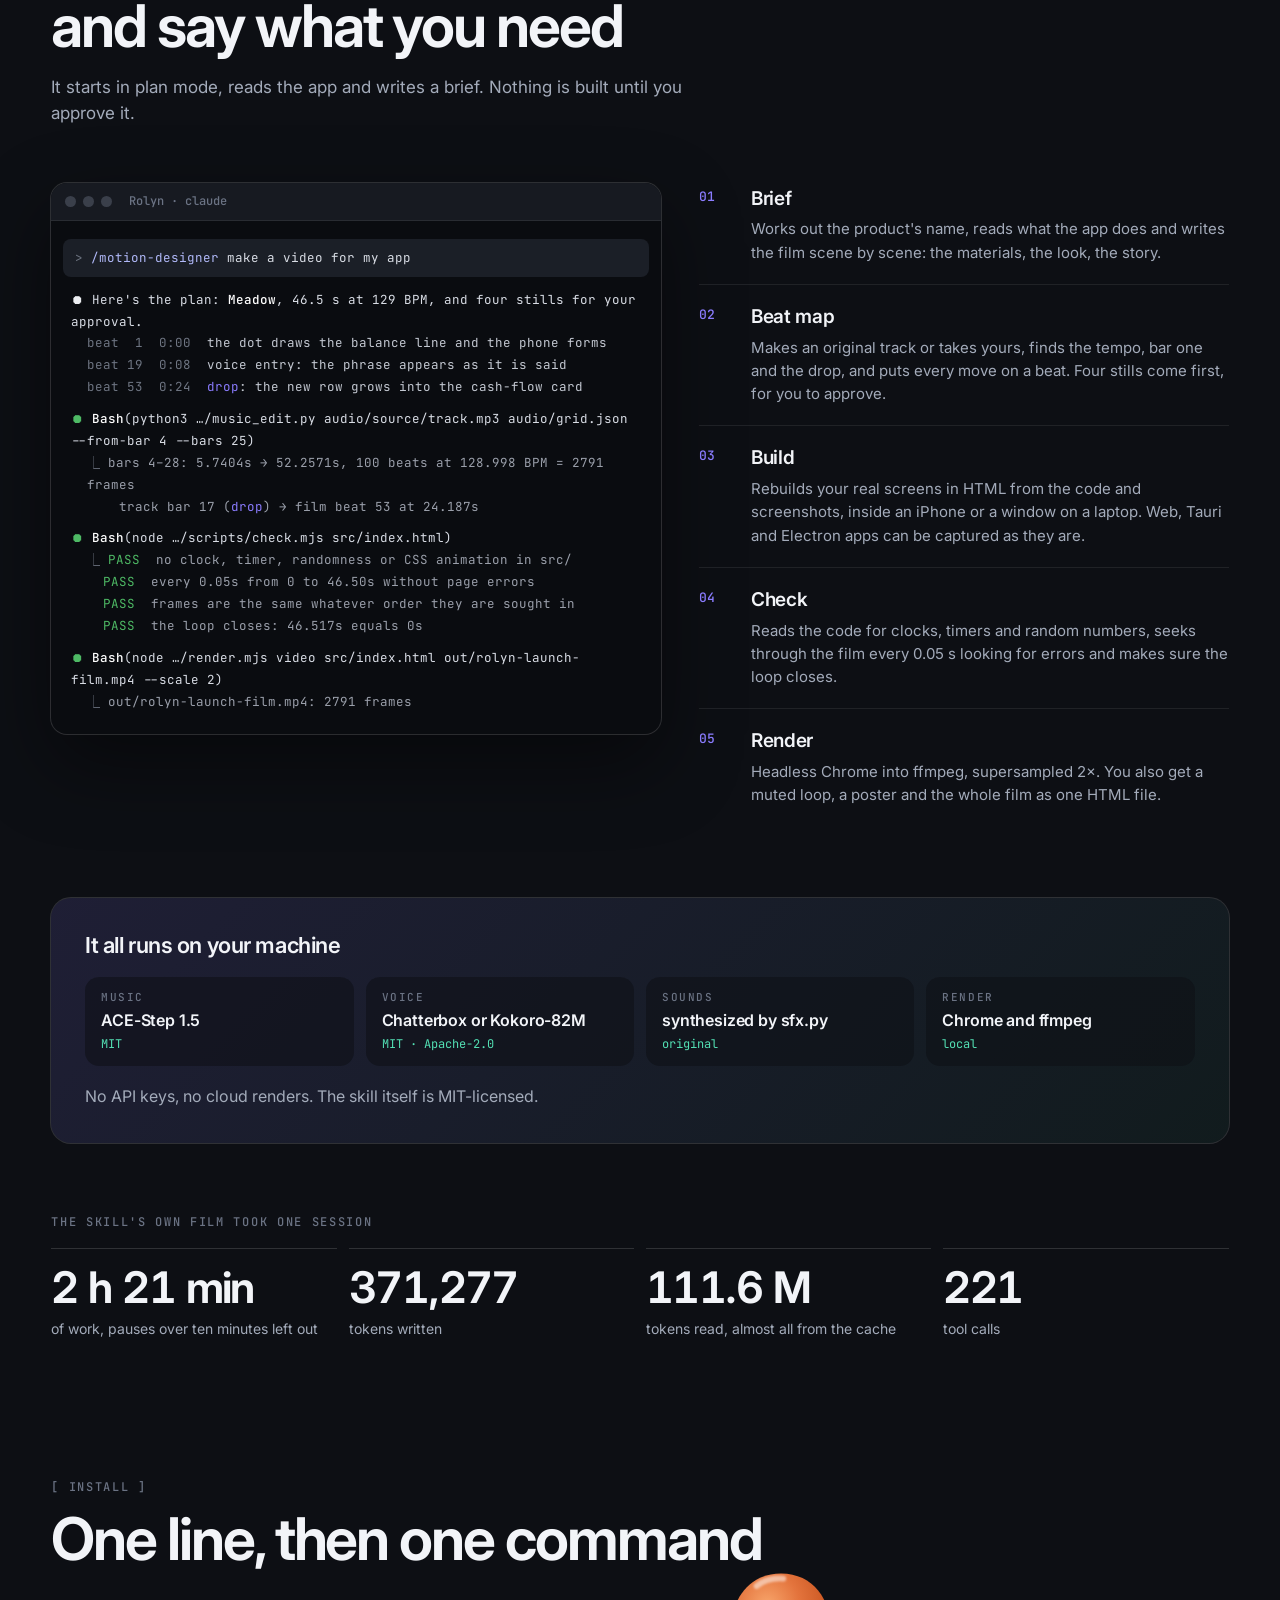
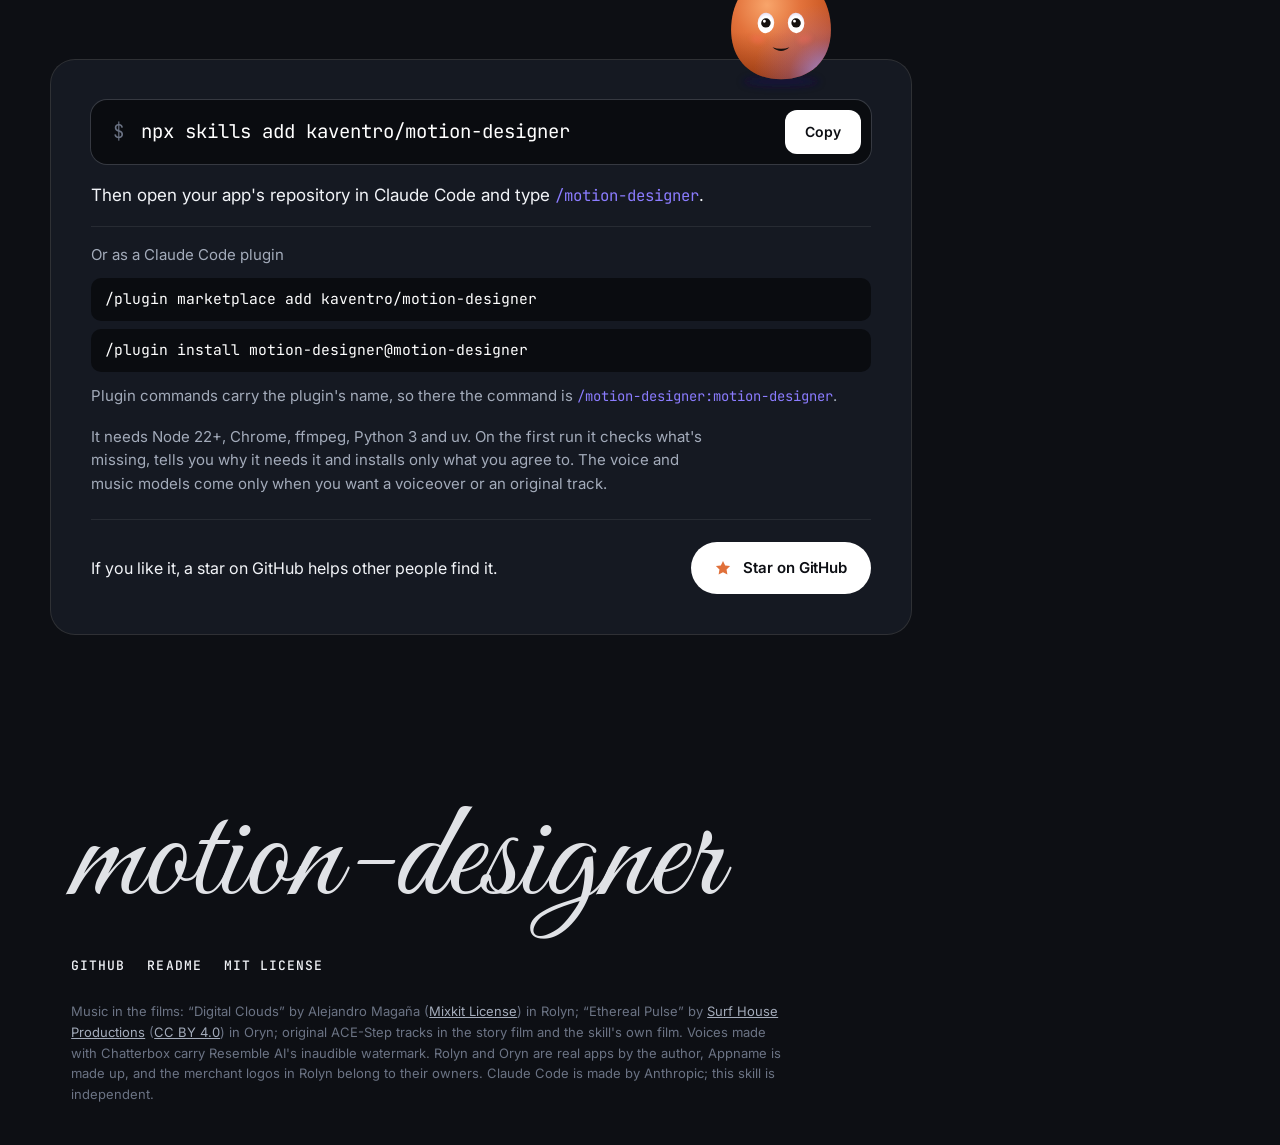
==== commit 780276a7: "Add the showreel to the site and put both showreels first" ====
--- a/site/index.html
+++ b/site/index.html
@@ -59,10 +59,30 @@
     <div class="head">
       <p class="label">[ Films ]</p>
       <h2 id="films-title">Films it has made</h2>
-      <p class="lede">All five films were planned, built, checked and rendered with the skill in a Claude Code session. They play here without sound; click one to watch it with its music.</p>
+      <p class="lede">All six films were planned, built, checked and rendered with the skill in a Claude Code session. They play here without sound; click one to watch it with its music.</p>
     </div>
 
     <div class="grid">
+      <div class="reels">
+        <a class="film film-reel" href="../docs/showreel/preview.mp4" data-film="showreel" data-cursor="Play">
+          <video src="../docs/showreel/preview.mp4" poster="../docs/showreel/poster.jpg" muted loop playsinline preload="metadata"></video>
+          <span class="tag">Showreel · the skill's own</span>
+          <span class="film-info">
+            <strong>motion-designer</strong>
+            <span class="meta">45 s · 128 BPM · Color block</span>
+            <span class="desc">The skill's own showreel, told as a job application: six one-bar hits of craft, how it works, and three real films, on an original track made on the same Mac.</span>
+          </span>
+        </a>
+        <a class="film film-reel" href="../examples/oryn-reel/preview.mp4" data-film="reel" data-cursor="Play">
+          <video src="../examples/oryn-reel/preview.mp4#t=5.5" poster="../examples/oryn-reel/poster.jpg" muted loop playsinline preload="metadata"></video>
+          <span class="tag">Showreel · made with the skill</span>
+          <span class="film-info">
+            <strong>Oryn</strong>
+            <span class="meta">60 s · 128 BPM · Ink</span>
+            <span class="desc">A motion-design cut of the same app, created with the skill in a Claude Code session: real UI, variable-font type, 3D keycaps and an original synthesized score.</span>
+          </span>
+        </a>
+      </div>
       <a class="film film-launch" href="../docs/launch-film/preview.mp4" data-film="launch" data-cursor="Play">
         <video src="../docs/launch-film/preview.mp4" poster="../docs/launch-film/poster.jpg" muted loop playsinline preload="metadata"></video>
         <span class="tag">The skill's own film</span>
@@ -115,15 +135,6 @@
           <li>Brand-native</li><li>Meadow</li><li>Warm ink</li><li>Midnight</li><li>Field guide</li><li>Paper and ink</li><li>Color block</li>
         </ul>
       </div>
-      <a class="film film-reel" href="../examples/oryn-reel/preview.mp4" data-film="reel" data-cursor="Play">
-        <video src="../examples/oryn-reel/preview.mp4#t=5.5" poster="../examples/oryn-reel/poster.jpg" muted loop playsinline preload="metadata"></video>
-        <span class="tag">Showreel · made with the skill</span>
-        <span class="film-info">
-          <strong>Oryn</strong>
-          <span class="meta">60 s · 128 BPM · Ink</span>
-          <span class="desc">A motion-design cut of the same app, created with the skill in a Claude Code session: real UI, variable-font type, 3D keycaps and an original synthesized score.</span>
-        </span>
-      </a>
     </div>
   </section>
 
--- a/site/site.css
+++ b/site/site.css
@@ -335,7 +335,11 @@
 .stack { display: grid; grid-template-rows: 1fr 1fr; gap: 16px; min-height: 0; }
 .stack .film { min-height: 0; }
 .film-story { aspect-ratio: 16 / 9; }
-.film-reel { grid-column: 1 / -1; aspect-ratio: 16 / 9; }
+.reels { grid-column: 1 / -1; display: grid; grid-template-columns: 1fr 1fr; gap: 16px; }
+.film-reel { display: flex; flex-direction: column; }
+.film-reel video { height: auto; aspect-ratio: 16 / 9; }
+.film-reel::after { display: none; }
+.film-reel .film-info { position: static; padding: 16px 20px 20px; }
 
 .tag {
   position: absolute;
@@ -690,12 +694,16 @@
   .hero-pebble { left: 50%; top: 35%; width: min(78vw, 46vh); }
   .slate { display: none; }
   .grid { grid-template-columns: 1fr 1fr; }
-  .film-launch, .stack, .film-story, .film-reel { grid-column: 1 / -1; }
+  .film-launch, .stack, .film-story, .reels { grid-column: 1 / -1; }
   .stack { grid-template-rows: none; grid-template-columns: 1fr 1fr; }
   .stack .film { aspect-ratio: 1; }
   .kinds { grid-column: 1 / -1; }
   .how-grid { grid-template-columns: 1fr; }
   .local ul, .stats dl { grid-template-columns: repeat(2, minmax(0, 1fr)); }
+}
+
+@media (max-width: 720px) {
+  .reels { grid-template-columns: 1fr; }
 }
 
 @media (max-width: 560px) {
@@ -712,7 +720,7 @@
   .bio { font-size: 15px; }
   .btn { height: 48px; padding: 0 20px; }
   .grid { grid-template-columns: 1fr; }
-  .film-launch, .stack, .film-story, .film-reel, .kinds { grid-column: auto; }
+  .film-launch, .stack, .film-story, .reels, .kinds { grid-column: auto; }
   .stack { grid-template-columns: 1fr; }
   .film, .stack .film { display: flex; flex-direction: column; aspect-ratio: auto; }
   .film video { height: auto; aspect-ratio: 1; }
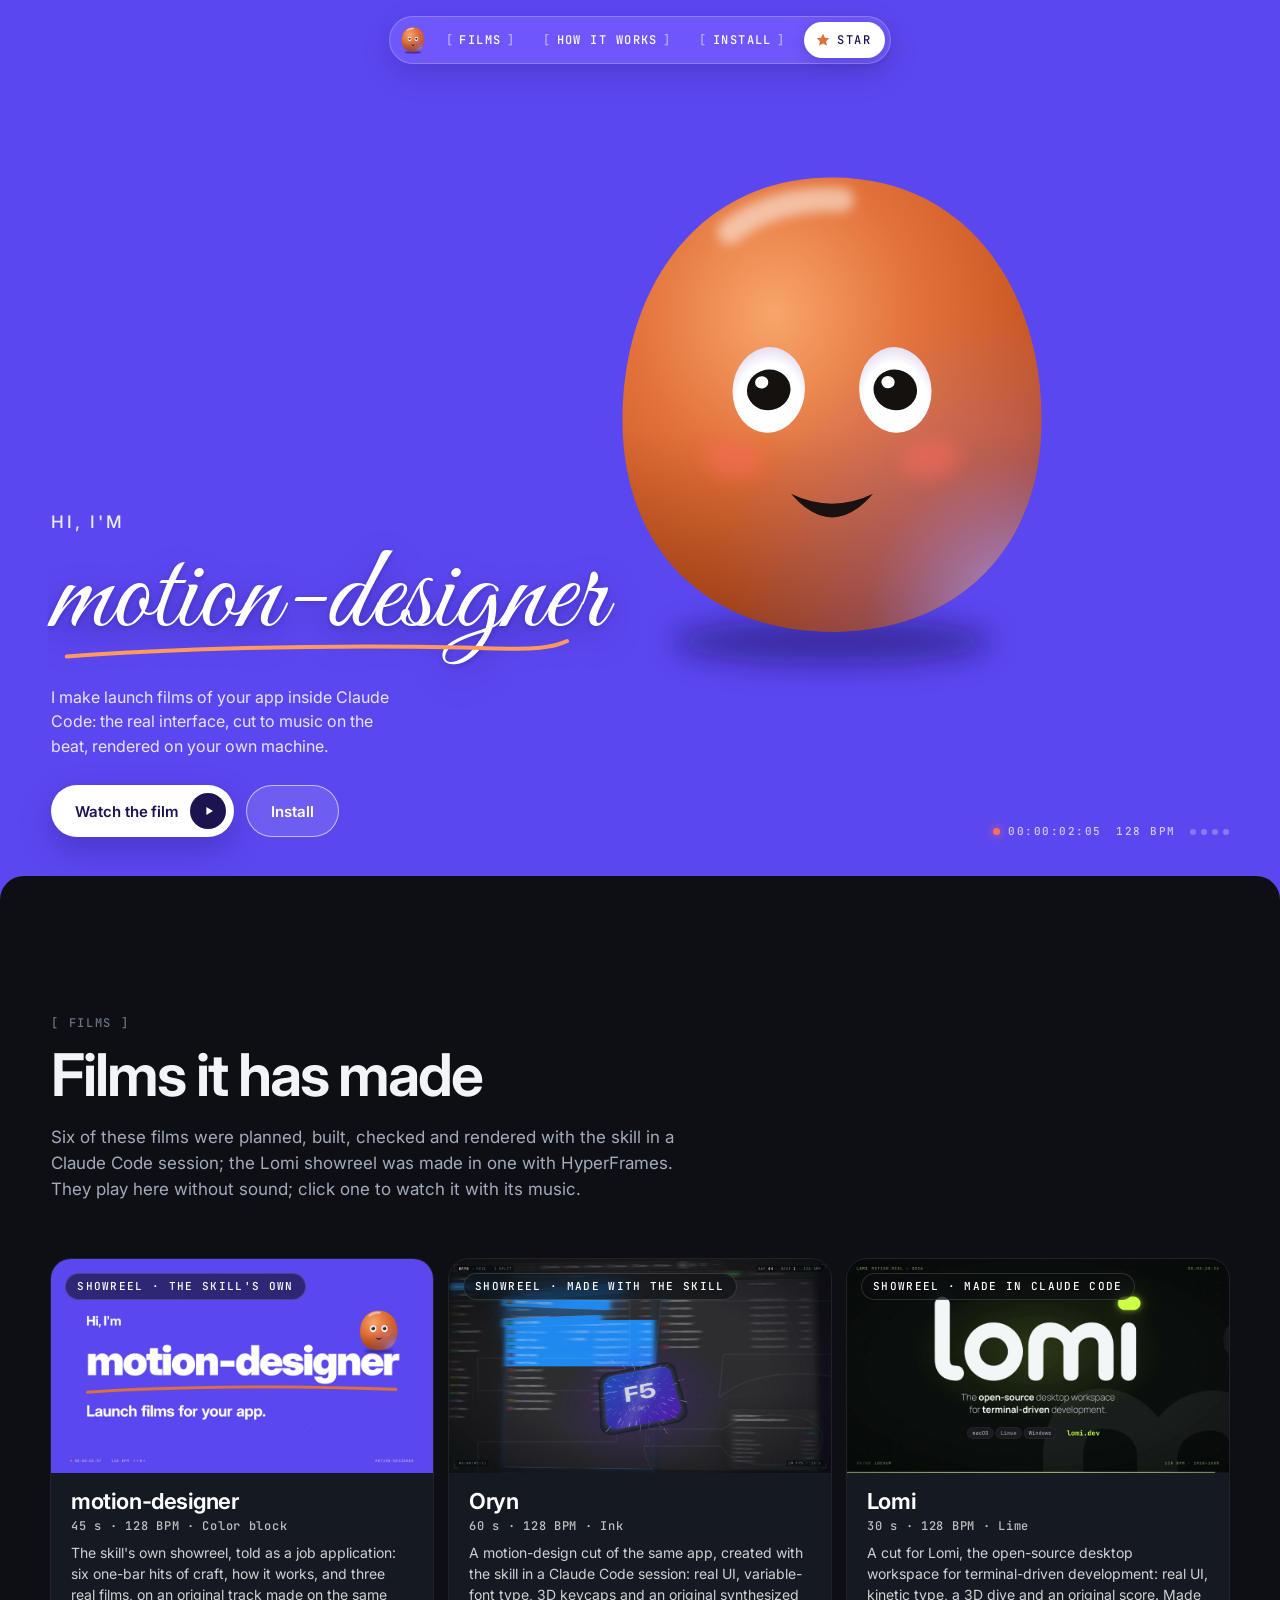
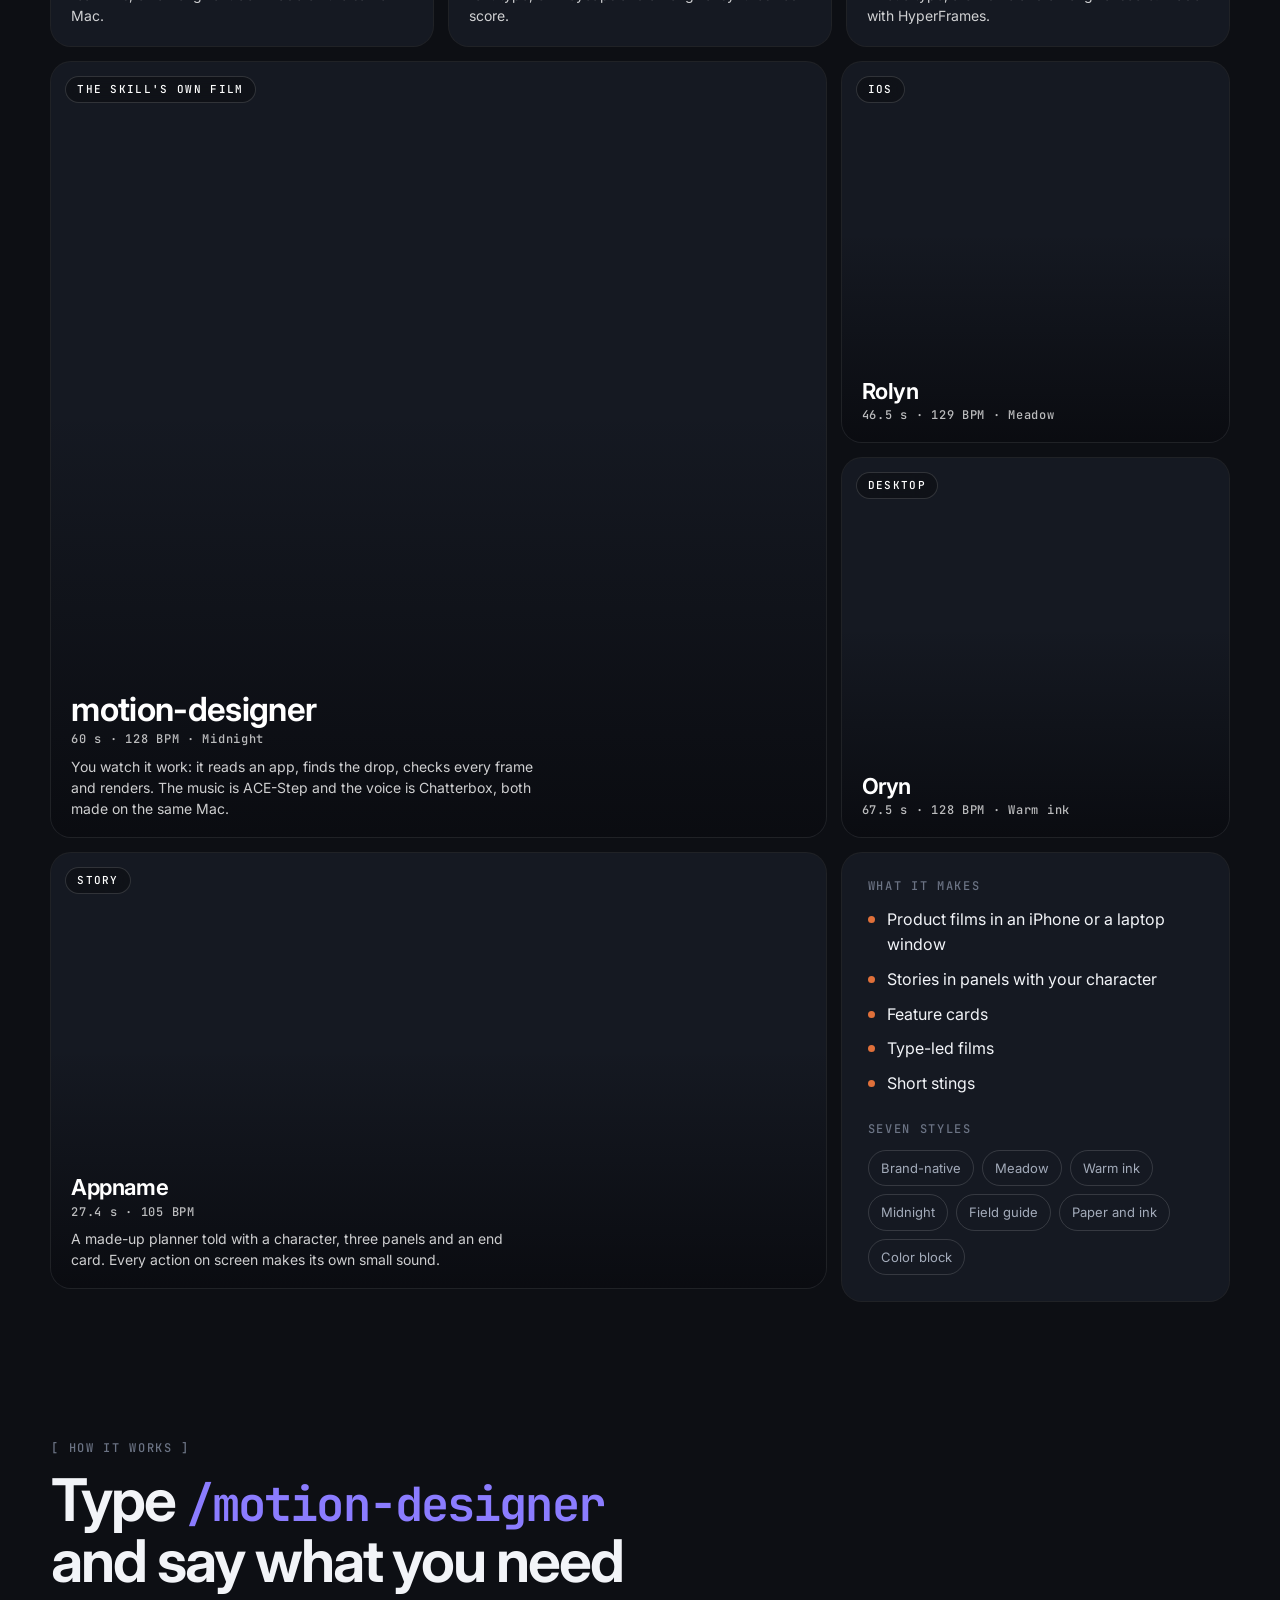
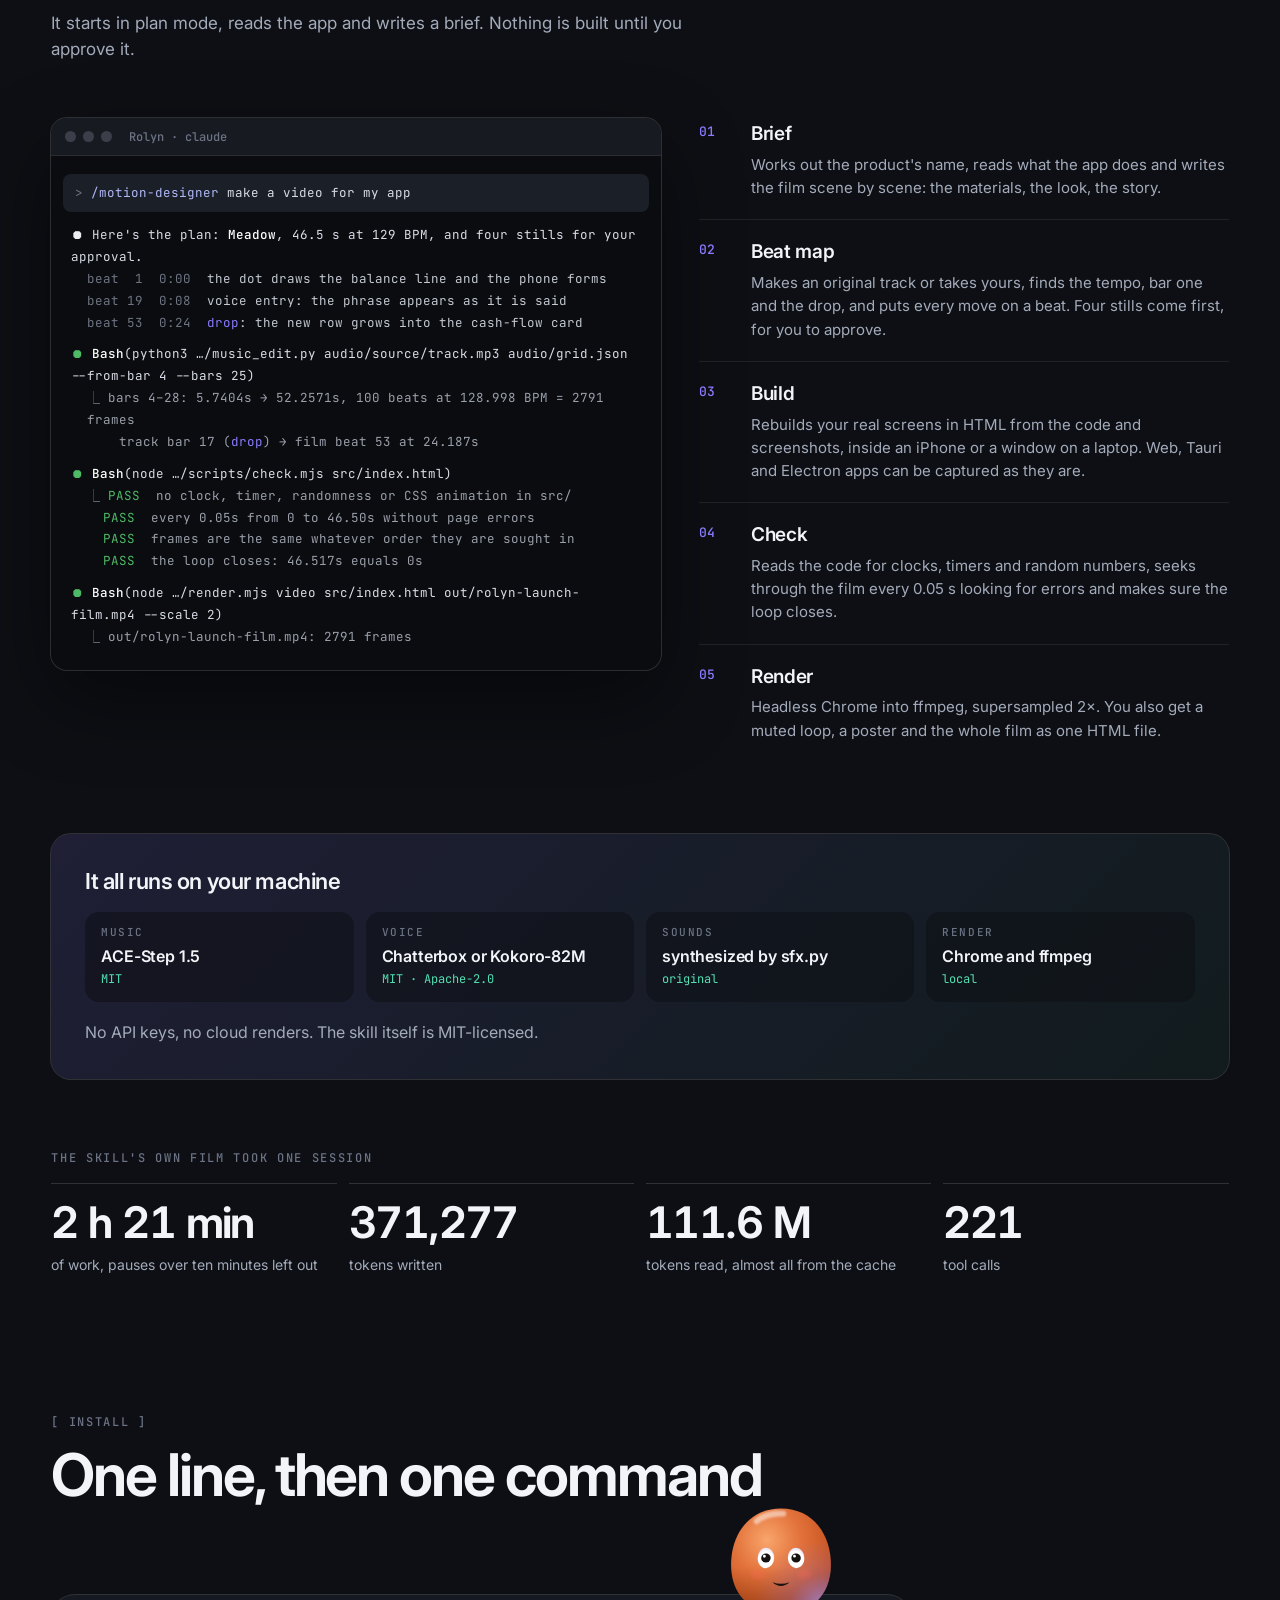
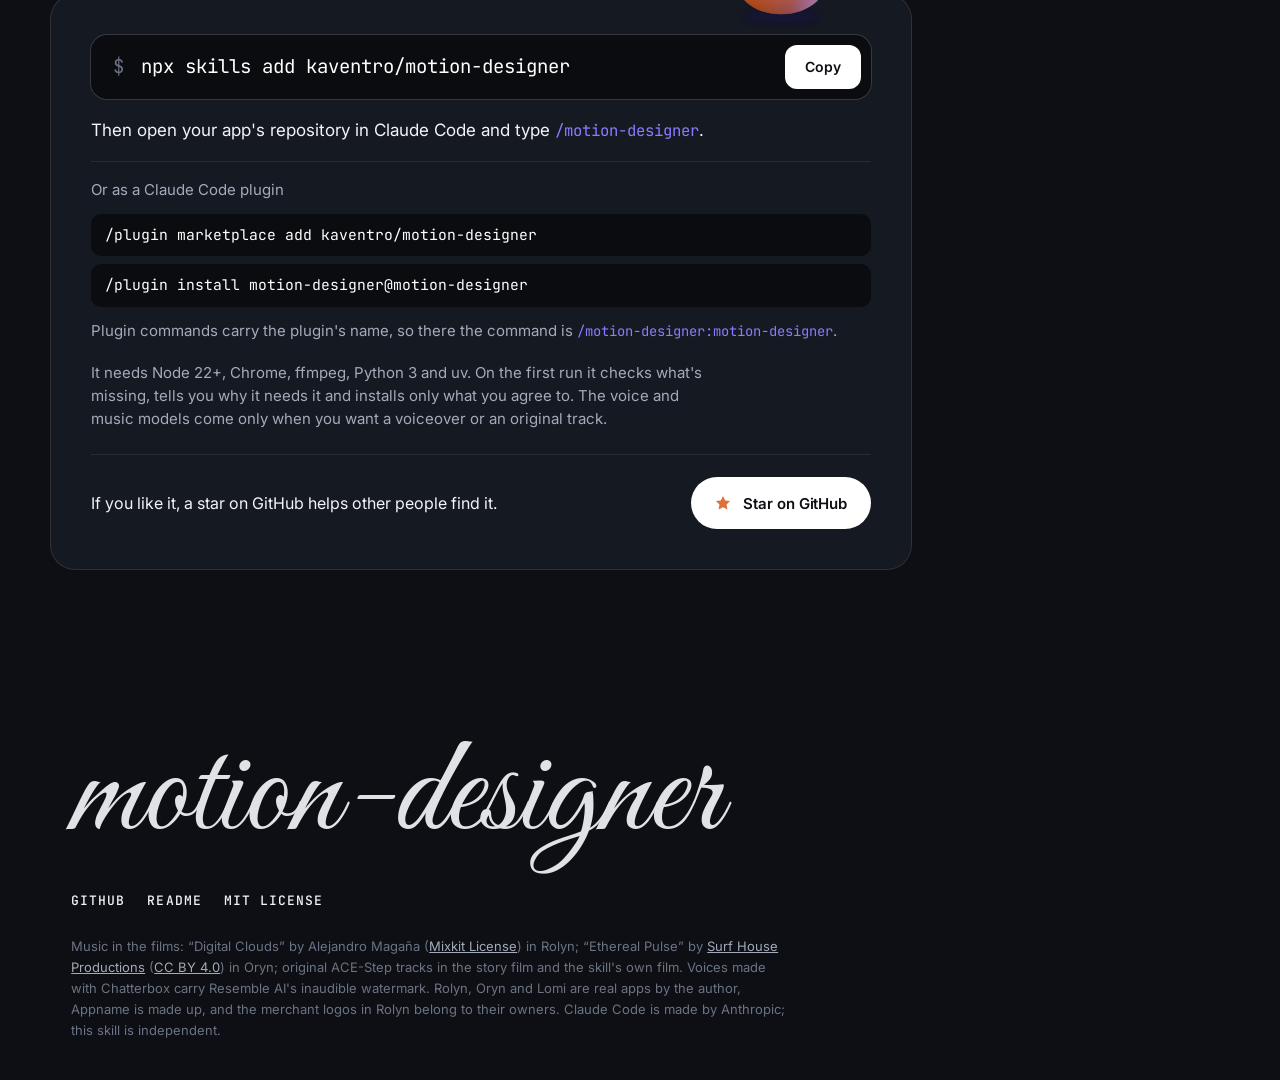
==== commit caa9f144: "Add the Lomi showreel to the site A 30 s showreel of Lomi, made with HyperFrames, as a third showree" ====
--- a/site/index.html
+++ b/site/index.html
@@ -59,7 +59,7 @@
     <div class="head">
       <p class="label">[ Films ]</p>
       <h2 id="films-title">Films it has made</h2>
-      <p class="lede">All six films were planned, built, checked and rendered with the skill in a Claude Code session. They play here without sound; click one to watch it with its music.</p>
+      <p class="lede">Six of these films were planned, built, checked and rendered with the skill in a Claude Code session; the Lomi showreel was made in one with HyperFrames. They play here without sound; click one to watch it with its music.</p>
     </div>
 
     <div class="grid">
@@ -80,6 +80,15 @@
             <strong>Oryn</strong>
             <span class="meta">60 s · 128 BPM · Ink</span>
             <span class="desc">A motion-design cut of the same app, created with the skill in a Claude Code session: real UI, variable-font type, 3D keycaps and an original synthesized score.</span>
+          </span>
+        </a>
+        <a class="film film-reel" href="../examples/lomi-reel/preview.mp4" data-film="lomi" data-cursor="Play">
+          <video src="../examples/lomi-reel/preview.mp4" poster="../examples/lomi-reel/poster.jpg" muted loop playsinline preload="metadata"></video>
+          <span class="tag">Showreel · made in Claude Code</span>
+          <span class="film-info">
+            <strong>Lomi</strong>
+            <span class="meta">30 s · 128 BPM · Lime</span>
+            <span class="desc">A cut for Lomi, the open-source desktop workspace for terminal-driven development: real UI, kinetic type, a 3D dive and an original score. Made with HyperFrames.</span>
           </span>
         </a>
       </div>
@@ -236,7 +245,7 @@
     <a href="https://github.com/kaventro/motion-designer#readme">README</a>
     <a href="https://github.com/kaventro/motion-designer/blob/main/LICENSE">MIT License</a>
   </nav>
-  <p class="credits">Music in the films: “Digital Clouds” by Alejandro Magaña (<a href="https://mixkit.co/license/">Mixkit License</a>) in Rolyn; “Ethereal Pulse” by <a href="https://surf-house-productions.bandcamp.com">Surf House Productions</a> (<a href="https://creativecommons.org/licenses/by/4.0/">CC BY 4.0</a>) in Oryn; original ACE-Step tracks in the story film and the skill's own film. Voices made with Chatterbox carry Resemble AI's inaudible watermark. Rolyn and Oryn are real apps by the author, Appname is made up, and the merchant logos in Rolyn belong to their owners. Claude Code is made by Anthropic; this skill is independent.</p>
+  <p class="credits">Music in the films: “Digital Clouds” by Alejandro Magaña (<a href="https://mixkit.co/license/">Mixkit License</a>) in Rolyn; “Ethereal Pulse” by <a href="https://surf-house-productions.bandcamp.com">Surf House Productions</a> (<a href="https://creativecommons.org/licenses/by/4.0/">CC BY 4.0</a>) in Oryn; original ACE-Step tracks in the story film and the skill's own film. Voices made with Chatterbox carry Resemble AI's inaudible watermark. Rolyn, Oryn and Lomi are real apps by the author, Appname is made up, and the merchant logos in Rolyn belong to their owners. Claude Code is made by Anthropic; this skill is independent.</p>
 </footer>
 
 <dialog class="player" aria-label="Film">
--- a/site/site.css
+++ b/site/site.css
@@ -335,7 +335,7 @@
 .stack { display: grid; grid-template-rows: 1fr 1fr; gap: 16px; min-height: 0; }
 .stack .film { min-height: 0; }
 .film-story { aspect-ratio: 16 / 9; }
-.reels { grid-column: 1 / -1; display: grid; grid-template-columns: 1fr 1fr; gap: 16px; }
+.reels { grid-column: 1 / -1; display: grid; grid-template-columns: repeat(3, minmax(0, 1fr)); gap: 16px; }
 .film-reel { display: flex; flex-direction: column; }
 .film-reel video { height: auto; aspect-ratio: 16 / 9; }
 .film-reel::after { display: none; }
@@ -690,6 +690,11 @@
   .name { font-size: 8.4vw; }
 }
 
+@media (max-width: 1100px) {
+  .reels { grid-template-columns: 1fr 1fr; }
+  .reels .film-reel:last-child { grid-column: 1 / -1; }
+}
+
 @media (max-width: 900px) {
   .hero-pebble { left: 50%; top: 35%; width: min(78vw, 46vh); }
   .slate { display: none; }
@@ -704,6 +709,7 @@
 
 @media (max-width: 720px) {
   .reels { grid-template-columns: 1fr; }
+  .reels .film-reel:last-child { grid-column: auto; }
 }
 
 @media (max-width: 560px) {
